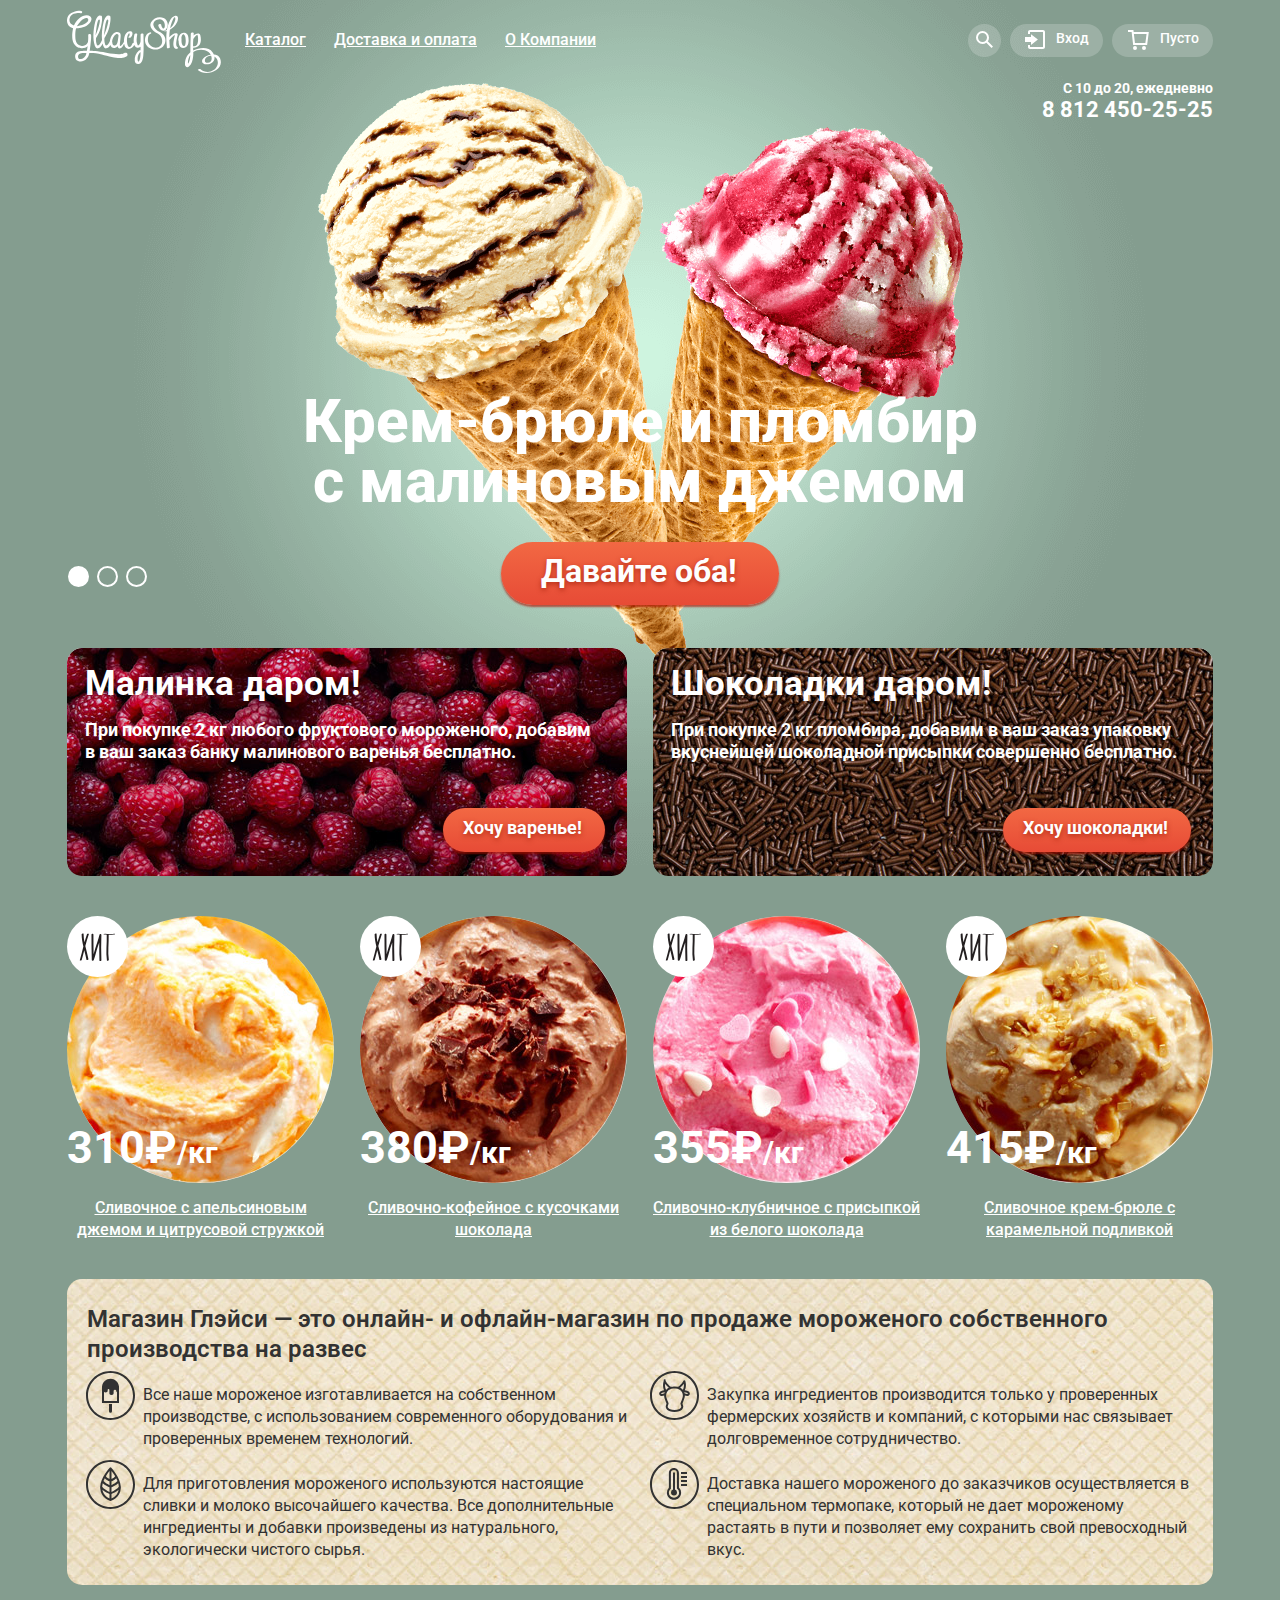
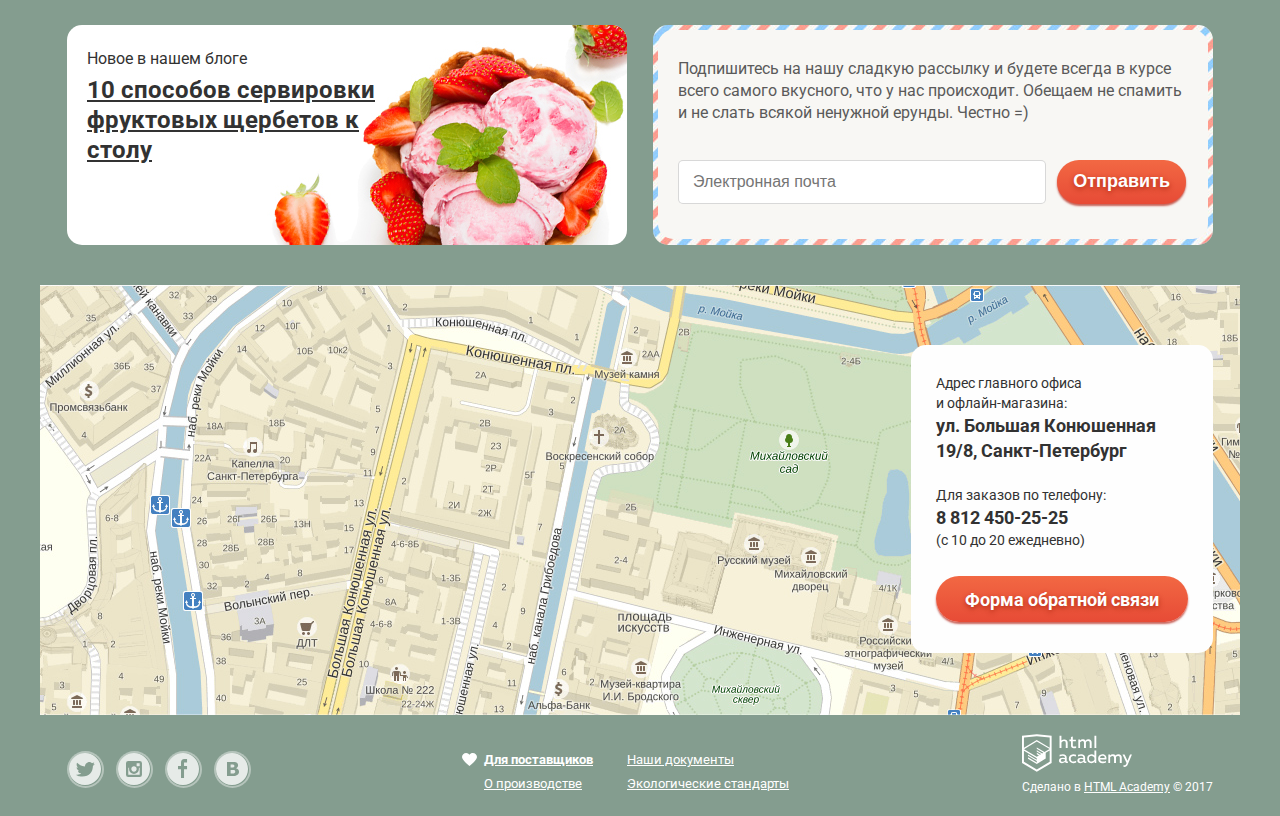
==== index.html @ 1552dcd4 "Подготовка модального окна" ====
<!DOCTYPE html>
<html lang="ru">
  <head>
    <meta charset="utf-8">
    <title>Gllacy Shop</title>
    <link href="css/normalize.css" rel="stylesheet">
    <link href="https://fonts.googleapis.com/css?family=Roboto:400,500,700,900" rel="stylesheet">
    <link href="css/style.css" rel="stylesheet">
  </head>
  <body>
    <input class="visually-hidden" type="radio" id="product-1" name="toggle" checked>
    <input class="visually-hidden" type="radio" id="product-2" name="toggle">
    <input class="visually-hidden" type="radio" id="product-3" name="toggle">
    <div class="site-wrapper">
    <div class="container">
      <header class="header">
      <nav class="navigation">
        <a class="header-logo">
          <img src="img/logo.svg" width="154" height="64" alt="Мороженое «Глейси»">
        </a>
        <ul class="site-navigation page-list">
          <li>
            <a class="page-navigation" href="catalog.html">Каталог</a>
            <ul class="sub-menu page-list">
              <li class="line"><a class="sub-menu-link" href="#">Новинки</a></li>
              <li><a class="sub-menu-link" href="inner.html">Сливочное</a></li>
              <li><a class="sub-menu-link" href="#">Щербеты</a></li>
              <li><a class="sub-menu-link" href="#">Фруктовый лед</a></li>
              <li><a class="sub-menu-link" href="#">Мелорин</a></li>
            </ul>
          </li>
          <li><a class="page-navigation" href="delivery.html">Доставка и оплата</a></li>
          <li><a class="page-navigation" href="about.html">О Компании</a></li>
        </ul>
        <ul class="user-navigation page-list">
          <li class="login-link search-item">
            <a class="search-btn page-navigation" href="search.html"><span class="visually-hidden">Поиск</span></a>
            <div class="search-form"> 
              <form class="search" action="https://echo.htmlacademy.ru" method="post">
                <label class="visually-hidden" for="user-search"><span>Что ищем?</span></label>
                <input type="search" name="search" id="user-search" placeholder="Что ищем?">
              </form>
            </div>
          </li>
          <li class="login-link">
            <a class="login-btn page-navigation" href="login.html">Вход</a>
            <div class="login-form">
              <form class="login" action="https://echo.htmlacademy.ru" method="post">
                <label class="visually-hidden" for="user-login-email"><span>Электронная почта</span></label>
                <input type="email" name="login-email" id="user-login-email" placeholder="Электронная почта">
                <label class="visually-hidden" for="user-login-password"><span>Пароль</span></label>
                <input type="password" name="login-password" id="user-login-password" placeholder="Пароль">
                <div class="login-wrapper">
                  <button class="btn" type="submit" value="Войти">Войти</button>
                  <div class="login-links">
                    <a href="">Забыли пароль?</a>
                    <a href="">Новая регистрация</a>
                  </div>
                </div>
              </form>
            </div>
          </li>
          <li class="login-link"><a class="page-navigation cart-btn" href="cart.html"><span class="visually-hidden">Корзина:</span>Пусто</a></li>
        </ul>
      </nav>
      <div class="phone"> 
        <p>С 10 до 20, ежедневно<br><span class="number">8 812 450-25-25</span></p>
      </div>
      </header> 
      
      <main>
        <h1 class="visually-hidden">Магазин мороженого «Глейси»</h1>
        
        <div class="slider">
          <div class="slider-controls">
            <label for="product-1">Первый</label>
            <label for="product-2">Второй</label>
            <label for="product-3">Третий</label>
          </div>
          <ul class="slider-list">
            <li class="slider-item slide" id="slide1">
              <h3 class="slide-title">
                Крем-брюле и пломбир с малиновым джемом
              </h3>
              <a class="btn btn-slider" href="#">Давайте оба!</a>
            </li>
            <li class="slider-item slide" id="slide2">
              <h3 class="slide-title">
                Шоколадный пломбир и лимонный сорбет
              </h3>
              <a class="btn btn-slider" href="#">Давайте оба!</a>
            </li>
            <li class="slider-item slide" id="slide3">
              <h3 class="slide-title">
                Пломбир с помадкой и клубничный щербет
              </h3>
              <a class="btn btn-slider" href="#">Давайте оба!</a>
            </li>
          </ul> 
        </div>
        
        <div class="promotion wrapper">
          <section class="promo-item promo-raspberry column">
            <h2>Малинка даром!</h2>
            <p>При покупке 2 кг любого фруктового мороженого, добавим в ваш заказ банку малинового варенья бесплатно.</p>
            <a href="#" class="btn">Хочу варенье!</a>
          </section>
          <section class="promo-item promo-chocolate column">
            <h2>Шоколадки даром!</h2>
            <p>При покупке 2 кг пломбира, добавим в ваш заказ упаковку вкуснейшей шоколадной присыпки совершенно бесплатно.</p>
            <a href="#" class="btn">Хочу шоколадки!</a>
          </section>
        </div>
        
        <section class="items">
          <h2 class="visually-hidden">Список популярных вкусов</h2>
          <ul class="catalog-list page-list">
            <li class="catalog-item">
              <a href="catalog-item.html">    
                <img src="img/product-1.jpg" width="267" height="267" alt="Сливочное с апельсиновым джемом и цитрусовой стружкой"></a>
              <b class="price">310₽<span class="mass">/кг</span></b>
              <h3>
                <a class="catalog-link" href="#">Сливочное с апельсиновым джемом и цитрусовой стружкой</a>
              </h3>  
              <div class="catalog-btn-wrapper">
                <a class="btn catalog-btn" href="#">Быстрый просмотр</a>
              </div>
            </li>
            <li class="catalog-item">
              <a href="catalog-item.html">    
                <img src="img/product-2.jpg" width="267" height="267" alt="Сливочно-кофейное с кусочками шоколада"></a>
              <b class="price">380₽<span class="mass">/кг</span></b>
              <h3>
                <a class="catalog-link" href="#">Сливочно-кофейное с кусочками шоколада</a>        
              </h3>
              <div class="catalog-btn-wrapper">
                <a class="btn catalog-btn" href="#">Быстрый просмотр</a>
              </div>
            </li>
            <li class="catalog-item">
              <a href="catalog-item.html">    
                <img src="img/product-3.jpg" width="267" height="267" alt="Сливочно-клубничное с присыпкой из белого шоколада"></a>
              <b class="price">355₽<span class="mass">/кг</span></b>
              <h3>
                <a class="catalog-link" href="#">Сливочно-клубничное с присыпкой из белого шоколада</a>           
              </h3>
              <div class="catalog-btn-wrapper">
                <a class="btn catalog-btn" href="#">Быстрый просмотр</a>
              </div>
            </li>
            <li class="catalog-item">
              <a href="catalog-item.html">    
                <img src="img/product-4.jpg" width="267" height="267" alt="Сливочное крем-брюле с карамельной подливкой"></a>
              <b class="price">415₽<span class="mass">/кг</span></b>
              <h3>
                <a class="catalog-link" href="#">Сливочное крем-брюле с карамельной подливкой</a>
              </h3>
              <div class="catalog-btn-wrapper">
                <a class="btn catalog-btn" href="#">Быстрый просмотр</a>
              </div>
            </li> 
          </ul> 
        </section>

        <article class="about">
          <h2 class="title">Магазин Глэйси — это онлайн- и офлайн-магазин по продаже мороженого собственного производства на развес</h2>
          <ul class="about-features page-list">
            <li class="about-feature first-feature">Все наше мороженое изготавливается на собственном производстве, с использованием современного оборудования и проверенных временем технологий.</li>
            <li class="about-feature second-feature">Закупка ингредиентов производится только у проверенных фермерских хозяйств и компаний, с которыми нас связывает долговременное сотрудничество.</li>
            <li class="about-feature third-feature">Для приготовления мороженого используются настоящие сливки и молоко высочайшего качества. Все дополнительные ингредиенты и добавки произведены из натурального, экологически чистого сырья.</li>
            <li class="about-feature fourth-feature">Доставка нашего мороженого до заказчиков осуществляется в специальном термопаке, который не дает мороженому растаять в пути и позволяет ему сохранить свой превосходный вкус.</li>
          </ul>
        </article>
          
        <div class="wrapper">
          <article class="blog column">
            <p>Новое в нашем блоге</p>
            <h2 class="blog-title"><a href="#">10 способов сервировки фруктовых щербетов к столу</a></h2>
          </article>

          <div class="subscribe column">
            <div class="bg-wrapper">
              <p class="subscribe-text">Подпишитесь на нашу сладкую рассылку и будете всегда в курсе всего самого вкусного, что у нас происходит. Обещаем не спамить и не слать всякой ненужной ерунды. Честно =)</p>
              <form class="subscribe-form" action="https://echo.htmlacademy.ru" method="post">
                <label class="visually-hidden" for="email">Электронная почта</label>
                <input type="email" name="subscribe-email" id="email" placeholder="Электронная почта" required="">
                <button class="btn" type="submit">Отправить</button>
              </form>
            </div>
          </div>
        </div>   
    </main>
    </div>
      
      <div class="map">
        <div class="container">
         <div class="inner">
      
          <div class="address-contacts">
            <p>Адрес главного офиса<br>
                и офлайн-магазина:<br>
                <span>ул. Большая Конюшенная<br> 19/8, Санкт-Петербург</span>
            </p>
            <p>Для заказов по телефону:<br>
              <span>8 812 450-25-25</span><br>
                (с 10 до 20 ежедневно)
            </p>
            <a class="btn-modal btn">Форма обратной связи</a>
          </div>
            
          </div>
      
        </div>
          <img class="map-pic" src="img/map.jpg" width="1200" alt="Карта с указанием адреса">  
      </div>
      
      
      <footer class="footer">
          
        <ul class="social page-list">
          <li><a class="social-button page-link social-twitter" href="#"><span class="visually-hidden">Твиттер</span></a></li>
          <li><a class="social-button page-link social-instagram" href="#"><span class="visually-hidden">Инстаграм</span></a></li>
          <li><a class="social-button page-link social-facebook" href="#"><span class="visually-hidden">Фейсбук</span></a></li>
          <li><a class="social-button page-link social-vk" href="#"><span class="visually-hidden">Вконтакте</span></a></li>
        </ul>
                  
        <nav class="footer-navigation">
          <ul class="footer-list page-list">
            <li class="heart"><a class="page-link" href="info.html">Для поставщиков</a></li>
            <li><a class="page-link" href="news.html">Наши документы</a></li>
            <li><a class="page-link" href="price.html">О производстве</a></li>
            <li><a class="page-link" href="catalog.html">Экологические стандарты</a></li>
          </ul>        
        </nav>
        
        <div class="footer-copyright">
          <a href="https://htmlacademy.ru">
            <img src="img/logo-htmlacademy.svg" width="110" height="40" alt="HTML Academy">
          </a>
          <p>Сделано в <a class="nav-link" href="https://htmlacademy.ru">HTML Academy</a> © 2017</p>
        </div>
      </footer>
      
      <div class="modal-mask">
        <section class="modal modal-feedback">
          <h3>Мы обязательно вам ответим!</h3>
          <button class="modal-close" type="button" title="Закрыть">Закрыть</button>
          <form class="modal-form" action="https://echo.htmlacademy.ru" method="post">          
            <label class="visually-hidden" for="user-feedback-name"><span>Как вас зовут?</span></label>  
            <input type="text" name="feedback-name" id="user-feedback-name" placeholder="Как вас зовут?">

            <label class="visually-hidden" for="user-feedback-email"><span>Ваша почта для ответа?</span></label> 
            <input type="email" name="feedback-email" id="user-feedback-email" placeholder="Ваша почта для ответа?">

            <label class="visually-hidden" for="user-feedback-text"><span>Напишите что-нибудь...</span></label> 
            <textarea name="feedback-text" id="user-feedback-text" rows="6" placeholder="Напишите что-нибудь..."></textarea>

            <button class="btn">Отправить</button>
          </form>
        </section>
      </div>
      </div>
    
    <script src="js/script.js"></script>
  </body>
</html>
---- css/style.css ----
body {
  margin: 0;
  padding: 0;
  min-width: 1200px;
  font-family: "Roboto", Tahoma, sans-serif;
  font-size: 16px;
  line-height: 22px;
  font-weight: 400;
  color: #323232;
  background-color: #849d8f;
}

.visually-hidden:not(:focus):not(:active), input[type='checkbox'].visually-hidden, input[type='radio'].visually-hidden {
    position: absolute;
    overflow: hidden;
    clip: rect(0 0 0 0);
    width: 1px;
    height: 1px;
    margin: -1px;
    padding: 0;
    white-space: nowrap;
    border: 0;
    clip-path: inset(100%);
}

.catalog-page-wrapper {
  background-image: linear-gradient(to bottom,#9cb0a5 1%,#849d8f 40%);
}

.site-wrapper {
  min-width: 1146px;
  background-color: #849d8f;
  background-image: url("../img/slider-1.png");
  background-repeat: no-repeat;
  background-position: top center;
  
  transition: background-image 0.5s ease, background-color 0.5s ease;
}

.site-wrapper a:focus {
  outline: 3px solid lightblue;
}

.container a:focus {
  outline: 3px solid lightblue; 
}

.site-wrapper::before,
.site-wrapper::after {
  content: "";

  visibility: hidden;
}

.site-wrapper::before {
  background-image: url("../img/slider-2.png");
}

.site-wrapper::after {
  background-image: url("../img/slider-3.png");
}

.container {
  margin: 0 auto;
  width: 1146px;
  padding-left: 15px;
  padding-right: 15px;
  padding-top: 10px;
}

.page-list {

  margin: 0;
  padding: 0;

  list-style: none;
}

.btn {
  padding: 12px 23px;
  
  font-size: 18px;
  line-height: 24px;
  font-weight: 700;
  
  text-shadow: 0 2px 5px rgba(160, 32, 11, 0.76);
  color: #fefefe;
  text-decoration: none;
  vertical-align: top;
  text-align: center;
  background-image: linear-gradient(to top,#e74b36 0%,#f26843 100%);
  border: none;
  outline: none;
  border-radius: 25px;
  box-shadow: 0 2px 2px rgba(172, 16, 0, 0.64);
}

.btn:hover {
  background-image: linear-gradient(to top, #ec6f5e 0%, #f58669 100%);
  box-shadow: 0 2px 2px rgba(172, 16, 0, 1);
}

.btn:active {
  background-image: linear-gradient(to top, #e1613e 0%, #d84732 100%);
  box-shadow: inset 0 2px 2px rgba(172, 16, 0, 1);
}

.btn:focus {
  outline: 3px solid lightblue;
}

.header {
  position: relative;
  z-index: 10;
}

.navigation {
  display: flex;
  justify-content: space-between;
  
  font-size: 16px;
  line-height: 18px;
  font-weight: 500;
  color: #ffffff;
}

.site-navigation {
  margin: 0;
  padding: 0;
  margin-right: auto;
  margin-left: 10px;
  margin-top: 14px;
  min-width: 406px;
  display: flex;
  flex-wrap: wrap;
  align-items: flex-start;
}

.user-navigation {
  display: flex;
  align-items: center;
  
  font-weight: 500;
}

.page-navigation {
  display: block;
  padding: 7px 14px 7px 14px;
  color: #ffffff;
}

.page-navigation:hover,
.page-navigation:focus   {
  min-height: 33px;
  box-sizing: border-box;
  color: #323232;
  border-radius: 50px;
  background-color: #f7f6f3;
}

.sub-menu {
  margin: 0;
  margin-top: 5px;
  padding: 6px 0;
  position: absolute;
  top: 45px;
  left: 157px;
  display: none;
  min-width: 143px;  
  border-radius: 5px;
  background-color: #f8f7f4;
  box-shadow: 0 20px 20px 0 rgba(0, 0, 0, 0.4);
}
.site-navigation>li:hover .sub-menu,
.site-navigation>li:focus-within .sub-menu {
  display: block;
  z-index: 10;
}

.sub-menu-link {
  margin-bottom: 3px;
  padding-top: 4px;
  padding-bottom: 8px;
  padding-left: 20px;
  
  font-size: 14px;
  font-weight: 400;
  line-height: 16px;
  display: block;
  color: #323232;
  text-decoration: none;
}

.sub-menu-link:hover,
.sub-menu-link:focus {
  background-color: #fbded7;
}

.sub-menu-link:active {
  background-color: #f6b5a5;
}

.line a {
  font-weight: 700;
}

.line {
  margin-bottom: 10px;
}

.line::after {  
  position: absolute;
  right: 10px;
  left: 5px;
  height: 1px;
  content: "";
  background-color: rgba(53, 53, 53, 0.2);
}

.login-link {
  box-sizing: border-box;
  padding: 0;
  margin: 0;
  min-height: 33px;
  min-width: 33px;
  margin-left: 9px;
  margin-bottom: 8px;
  position: relative; 
  background-color: rgba(255, 255, 255, 0.2);
  border-radius: 50px;
}

.login-link:hover .login-form,
.login-link:hover .search-form,
.login-link:hover .cart,
.login-link:focus-within .login-form,
.login-link:focus-within .search-form,
.login-link:focus-within .cart {
  display: block;
}

.login-link a {
  text-decoration: none;
  font-size: 14px;
  line-height: 14px;
  font-weight: 500;
}

.search-btn::before {
  position: absolute;
  top: 7px;
  left: 8px;
  width: 17px;
  height: 17px;
  content: "";
  background-image: url(../img/loupe.svg);
  background-repeat: no-repeat;
  background-size: 17px 17px;
}

.search-btn:hover::before,
.search-btn:focus::before {
  background-image: url(../img/loupe-black.svg);
  background-repeat: no-repeat;
  background-size: 17px 17px;
}

.search-form {  
  margin: 0;
  padding: 20px 15px;
  position: absolute;
  top: 36px;
  right: 1px;
  display: none;
  border-radius: 5px;
  background-color: #f8f7f4;
  box-shadow: 0 20px 20px 0 rgba(0, 0, 0, 0.4);
}

.search input {
  margin: 0;
  padding: 0;
  padding-left: 14px;
  box-sizing: border-box;
  min-width: 311px;
  min-height: 44px;
  border: 1px solid #d3d3d2;
  border-radius: 5px;
}

.login-form {
  position: absolute;
  top: 37px;
  right:  1px;
  display: none;
  padding-top: 20px;
  padding-right: 17px;
  padding-bottom: 22px;
  padding-left: 19px;
  border-radius: 5px;
  background-color: #f8f7f4;
  box-shadow: 0 20px 20px 0 rgba(0, 0, 0, 0.4);
}

.login input {
  padding: 0;
  padding-left: 14px;
  margin: 0;
  margin-bottom: 21px;
  box-sizing: border-box;
  height: 44px;
  width: 241px; 
  border: 1px solid #d3d3d2;
  border-radius: 5px;
}

.login .btn {
  min-width: 100px;
  min-height: 44px;
  border-radius: 20px;
}

.login-wrapper {
  display: flex;
  align-items: flex-start;
  justify-content: space-between;
}

.login-links {
  margin-left: 20px;
}

.login-links a {
  margin: 0;
  padding: 0;
  font-size: 13px;
  line-height: 21px;
  font-weight: 400;
  color: #323232;
}

.login-btn {
  padding-left: 46px; 
}

.login-btn::before {
  position: absolute;
  top: 6px;
  left: 15px;
  width: 21px;
  height: 19px;
  content: "";
  background-image: url(../img/enter.svg);
  background-repeat: no-repeat;
  background-size: 21px 19px;  
}

.login-btn:hover::before,
.login-btn:focus::before {
  background-image: url(../img/enter-black.svg);
  background-repeat: no-repeat;
  background-size: 21px 19px;  
}

.cart-btn {
  padding-left: 48px;
}

.cart-btn::before {
  position: absolute;
  left: 16px;
  top: 6px;
  width: 21px;
  height: 20px;
  content: "";
  background-image: url(../img/basket.svg);
  background-repeat: no-repeat;
  background-size: 21px 20px;
}

.cart-btn:hover::before,
.cart-btn:focus::before {
  background-image: url(../img/basket-black.svg);
  background-repeat: no-repeat;
  background-size: 21px 20px;
  
}

.phone {
  text-align: right;
  font-size: 14px;
  line-height: 20px;
  font-weight: 700;
  color: #ffffff;
}

.phone p {
  margin: 0;
  padding: 0;
}

.number {
  font-size: 22px;
  line-height: 24px;
}

.title{
  font-size: 24px;
  line-height: 30px;	
}

.slider {
  position: relative;
  padding-top: 270px;
  margin-bottom: 55px;
  
  text-align: center;
  color: #ffffff;
}

.slider-list {
  margin: 0;
  padding: 0;
  
  list-style: none;
}

.slide {
  display: none;
}

.slide-title {
  max-width: 700px;
  margin: 0 auto;
  margin-bottom: 37px;
  
  font-size: 60px;
  line-height: 60px;
  font-weight: 800;
}


.btn-slider {
  padding-top: 10px;
  padding-right: 42px;
  padding-bottom: 15px;
  padding-left: 40px;
  margin-top: 40px;
  font-size: 32px;
  line-height: 44px;
  border-radius: 33px;
}

.slider-controls {
  position: absolute;
  bottom: 5px;
  left: 1px;
  z-index: 20;
  
  font-size: 0;
}

.slider-controls label {
  display: inline-block;
  width: 17px;
  height: 17px;
  margin-right: 8px;

  vertical-align: top;

  background-color: transparent;
  border: 2px solid #ffffff;
  border-radius: 50%;
  cursor: pointer;
}

#product-1:checked ~ .site-wrapper {
  background-color: #849d8f;
  background-image: url("../img/slider-1.png");
}

#product-2:checked ~ .site-wrapper {
  background-color: #8996a6;
  background-image: url("../img/slider-2.png");
}

#product-3:checked ~ .site-wrapper {
  background-color: #9d8b84;
  background-image: url("../img/slider-3.png");
}

#product-1:checked ~ .site-wrapper #slide1,
#product-2:checked ~ .site-wrapper #slide2,
#product-3:checked ~ .site-wrapper #slide3 {
  display: block;
}

#product-1:checked ~ .site-wrapper label[for="product-1"],
#product-2:checked ~ .site-wrapper label[for="product-2"],
#product-3:checked ~ .site-wrapper label[for="product-3"] {
  background-color: #ffffff;
}

.slider label[for="product-1"]:hover,
.slider label[for="product-2"]:hover,
.slider label[for="product-3"]:hover {
  background-color: rgba(225, 225, 225, 0.4)
}

.hidden {
  display: none;
}

.wrapper {
  margin-bottom: 40px;
  display: flex;
  justify-content: space-between;
}

.column {
  flex-basis: 560px;
  border-radius: 15px;
}


.promo-item {
  display: flex;
  flex-direction: column;
  align-items: flex-start;
  font-size: 18px;
  line-height: 22px;
  font-weight: 700;
  color: #ffffff;
  min-height: 228px;
}

.promo-item h2 {
  margin: 0;
  padding: 15px 25px 0 18px;
  
  font-size: 35px;
  line-height: 41px;
}

.promo-item p {
  margin: 0;
  padding: 15px 25px 0 18px;
}

.promo-item .btn {
  margin-right: 22px;
  margin-top: 45px;
  padding-top: 8px;
  padding-bottom: 12px;
  padding-left: 20px;
  align-self: flex-end;
}

.promo-raspberry {
  background: #772033;
  background-image: url(../img/raspberry-background.jpg)
}
.promo-chocolate {
  background: #3f261b;
  background-image: url(../img/chocolate-background.jpg)
}

.items {
  margin-bottom: 38px;
}

.catalog-list {
  margin: 0;
  padding: 0;
  display: flex;
  flex-wrap: wrap;
  justify-content: space-between;
}

.catalog-item,
.product {
  margin: 0;
  padding: 0;
  position: relative;
  width: 267px;
  text-align: center; 
}

.product {
  margin-bottom: 36px;
}

.catalog-item img,
.product img {
  border-radius: 50%;
}

.catalog-item h3,
.product h3 {
  margin: 0;
  padding: 0;
}

.catalog-item::before {
  position: absolute;
  height: 61px;
  width: 61px;
  content: '';
  background-image: url(../img/hit.svg);
}

.catalog-item .price,
.product .price {
  margin: 0;
  padding: 0;
  position: absolute;
  bottom: 66px;
  left: 0;
}

.catalog-item:hover > .catalog-btn-wrapper,
.catalog-item:focus-within > .catalog-btn-wrapper,
.product:hover > .catalog-btn-wrapper,
.product:focus-within > .catalog-btn-wrapper {
  display: flex;
}

.catalog-btn-wrapper {
  position: absolute; 
  top: -5px;
  right: -15px;
  display: none;
  align-items: flex-end;
  justify-content: center;
  min-width: 295px;
  min-height: 405px;
  border-radius: 5px;
  background-color: rgba(248, 247, 244, 0.2);
  box-shadow: 0 20px 20px 0 rgba(0, 0, 0, 0.4);
  z-index: 5;
}

.catalog-btn {
  margin-bottom: 20px;
}

.catalog-btn:focus {
  outline: 3px solid lightblue;
}


.about {
  padding: 0;
  margin: 0;
  padding-left: 8px;
  padding-right: 11px;
  padding-top: 5px;
  margin-bottom: 40px;
  min-height: 301px;
  
  background-color: #e7d8b8;
  background-image: url(../img/about-background.jpg);
  background-position: 12px 0;
  background-repeat: repeat;
  border-radius: 15px;
}

.about .title{
  margin-left: 12px;
  font-weight: 600;	
}

.about-features {
  padding: 0;
  margin: 0;
  display: flex;
  flex-wrap: wrap;
  justify-content: space-around;
  align-content: space-between;
}

.about-feature {
  padding-left: 57px;
  position: relative;
  padding-bottom: 23px;
  max-width: 484px;
}

.about-feature::before {
  position: absolute;
  top: -13px;
  left: 0;
  width: 49px;
  height: 49px;
  content: '';
  background-repeat: no-repeat;
  background-position: center;
}

 .first-feature::before {
  background-image: url(../img/ice-cream.svg);  
}

 .second-feature::before {
  background-image: url(../img/cow.svg);  
}

 .third-feature::before {
  background-image: url(../img/eco.svg);  
}

 .fourth-feature::before {
  background-image: url(../img/thermometer.svg);  
}

.blog {
  box-sizing: border-box;
  padding-top: 23px;
  padding-right: 250px;
  padding-left: 20px;
  min-height: 220px;
  background-color: #ffffff;
  background-image: url(../img/blog-background.jpg);
  background-repeat: no-repeat;
  background-position: 0 0;
  background-size: 100%;
}

.blog p {
  margin: 0;
  padding: 0;
}

.blog-title {
  margin: 0;
  margin-top: 5px;
  padding: 0;
}

.blog-title a {
  margin: 0;
  padding: 0;
  font-weight: 700;
  line-height: 30px;
  color: #323232;
}

.subscribe {
  box-sizing: border-box;
  padding: 5px;
  min-height: 220px;
  color: #5a5a5a;  
  background-color: #f8f7f4;
  background-image: url(../img/border-post.jpg);
 }

.bg-wrapper {
  padding-top: 28px;
  padding-right: 22px;
  padding-bottom: 35px;
  padding-left: 20px;
  border-radius: 15px;
  background-color: #f8f7f4;
}

.subscribe-text {
  margin: 0;
  margin-bottom: 36px;
  padding: 0;
}

.subscribe-form {
  display: flex;
  justify-content: space-between;
}

.subscribe-form input {
  box-sizing: border-box;
  padding-left: 14px;
  width: 368px;
  border: 1px solid rgba(178, 178, 178, 0.5);
  border-radius: 5px;
}

.site-wrapper input:hover {
  border: 2px solid rgba(154,154,154,0.5);
  padding-left: 13px;
}

.site-wrapper input:focus {
    border: 2px solid rgba(46,136,228, 0.5);
    padding-left: 13px;
}

.subscribe-form .btn {
  padding-top: 9px;
  padding-right: 16px;
  padding-bottom: 11px;
  padding-left: 16px;
  border-radius: 24px;
}

.inner {
  display: flex;
  align-items: center;
  justify-content: flex-end;
}

.address-contacts {
  box-sizing: border-box;
  margin: 0;
  margin-top: 50px;
  padding-top: 28px;
  padding-right: 25px;
  padding-bottom: 31px;
  padding-left: 25px;
  min-width: 302px;
  min-height: 305px;
  z-index: 2;
  
  font-size: 14px;
  line-height: 20px;
  font-weight: 400;
    
  background-color: #fefefe;
  border-radius: 15px;
}

.address-contacts p {
  margin: 0;
  padding: 0;
  padding-bottom: 22px;
}

.address-contacts span {
  font-size: 18px;
  line-height: 25px;
  font-weight: 700;
}

.address-contacts .btn {
  display: block;
  margin-top: 4px;
  padding-bottom: 10px;
}

.map {
  position: relative;
  margin: 0 auto;
  width: 1200px;
}

.map-pic {
  position: absolute;
  top: 0px;
}


.page-link {
  font-size: 13px;
  line-height: 18px;
  color: #ffffff;
}

.page-link:hover,
.page-link:focus,
.page-link:active,
.nav-link:hover,
.nav-link:focus,
.nav-link:active {
  color: #ffbc9e;
}

.footer {
  margin-top: 80px;
  margin-left: auto;
  margin-right: auto;
  padding-bottom: 20px;
  display: flex;
  justify-content: space-between;
  width: 1146px;
}

.social {
  margin-top: 16px;
  display: flex;
  align-items: center;
  width: 267px;
}

.social li {
	margin-right: 12px;
}

.social-button {
  display: inline-block;
  width: 33px;
  height: 33px;
  border: 2px solid rgba(255, 255, 255, 0.5);
  border-radius: 50%;
  background-repeat: no-repeat;
  background-position: 0 0;
  opacity: 0.8;
}

.social-button:hover,
social-button:focus {
  opacity: 1;
  border: 2px solid rgba(255, 255, 255, 0.7);
}

.social-twitter {
  background-image: url(../img/twitter.svg);
}

.social-instagram {
  background-image: url(../img/instagram.svg);
}

.social-facebook {
  background-image: url(../img/fb.svg);
}

.social-vk {
  background-image: url(../img/vk.svg);
}

.footer-list {
  margin: 0;
  margin-left: 25px;
  padding: 0;
  padding-top: 15px;
  display: flex;
  flex-wrap: wrap;
  justify-content: center;
  align-items: flex-end;
  width: 560px;
}

.footer-list li {
  margin: 0;
  margin-bottom: 2px;
  padding: 0;
  padding-left: 23px;
  position: relative;
  
}

.footer-list li:nth-child(odd) {
  min-width: 120px; 
}

.footer-list li:nth-child(even) {
  min-width: 293px; 
}

.heart a {
  font-weight: 700;
}

.heart::before {
  position: absolute;
  top: 5px;
  left: 1px;
  width: 15px;
  height: 13px;
  content: "";
  background-image: url(../img/heart.svg);
  background-repeat: no-repeat;
}

.footer-copyright,
.footer-copyright a{
  font-size: 12px;
  line-height: 18px;
  color: #ffffff;
}

.footer-copyright p,
.footer-copyright a {
  margin: 0;
  padding: 0;
}

.active {  
  color: #ffffff;
  font-weight: 700;
  background-color: #d07058;
  border-radius: 50px;
}

.cart {
  margin: 0;
  padding: 20px 15px;
  position: absolute;
  right: 0;
  top: 40px;
  display: none;
  width: 515px;
  border-radius: 5px;
  list-style: none;
  font-size: 13px;
  line-height: 16px;
  color: #323232;
  background-color: #f8f7f4;	
  box-shadow: 0 20px 20px 0 rgba(0,0,0,0.4);
}

.cart-full {
  background-color: #f7f6f3;
  border-radius: 50px;
  color: #323232;
}

.cart-full::before {
  background-image: url(../img/basket-red.svg);
}

.cart-full:hover::before {
  background-image: url(../img/basket-red.svg);
}

.close-btn {
  width: 11px;
  height: 11px;
  font-size: 0;
  background-color: transparent;
  border: 0;
  cursor: pointer;
  background-image: url(../img/cross-small.svg); 
  background-repeat: no-repeat;
  background-size: 11px 11px;
}

.cart-item {
  margin-bottom: 15px;
}

.cart-item img {
  margin-left: 13px;
  margin-right: 13px;
  border-radius: 50%;
}

.cart-item span {
  color: #999999;
}

.cart-item td:nth-child(4) {
  width: 121px;
}

.cart-item td:nth-child(5) {
  width: 71px;
}

.cart-link {
  margin-right: 30px;
  font-size: 13px;
  line-height: 16px;
  color: #323232;
  font-weight: 400;
}

.cart-wrapper {
  display: flex;
  flex-direction: column;
  align-items: flex-end;  
  border-top: 1px solid #cacac7;
}

.cart-wrapper .cart-price-btn {
  margin: 0;
  padding: 0;
  padding-top: 10px;
  padding-bottom: 10px;
  padding-right: 15px;
  padding-left: 10px;
}

.cart-price {
  padding-top: 12px;
  padding-bottom: 12px;
  font-size: 15px;
  line-height: 18px;
  font-weight: 700;
}

.info {
  display: flex;
  justify-content: space-between;
}

.breadcrumbs {
  padding: 0;
  margin-top: 20px;
  display: flex;
}

.breadcrumbs li {
  padding-right: 7px;
}

.breadcrumbs,
.breadcrumbs a {
  font-size: 14px;
  line-height: 16px;
  font-weight: 400;
  color: #ffffff;
}

.filters {
  margin-bottom: 25px;
}

.filters-form {
  display: flex;
  flex-direction: column;  
}

.filters-wrapper {
  margin-bottom: 15px;
  display: flex;
  justify-content: flex-start;
}

.filters fieldset {
  margin: 0;
  margin-right: 15px;
  padding: 0;
  border: 0;
}

.filters legend {
 margin-left: 15px;
 margin-bottom: 7px;
 font-size: 14px;
 line-height: 16px;
 color: #ffffff;
}

.filters-bg {
  padding-top: 7px;
  padding-right: 0;
  padding-bottom: 7px;
  padding-left: 12px;
  background-color: rgba(255,255,255,0.3);
  border: 0;
  border-radius: 25px; 
  color: #ffffff;
}

.selection {
  position: relative;
}

.select::after {
  content: "";
  position: absolute;
  top: 37px;
  left: 166px;
  width: 11px;
  height: 10px;
  background-image: url(../img/icon-down-dir.svg);
  background-repeat: no-repeat;
  background-position: 0 0;
  background-size: 11px 10px;
  z-index: 2;
}

.select:hover::after,
.select:focus::after {
  background-image: url(../img/icon-down-dir-black.svg);
  background-repeat: no-repeat;
  background-position: 0 0;
  background-size: 11px 10px;
}

.filters-sorting {
  padding-right: 35px;
  padding-top: 9px;
  padding-left: 16px;
  padding-bottom: 10px;
  appearance: none;
  -webkit-appearance: none;
  -moz-appearance: none;
  z-index: 6;
}

.filters-sorting:hover,
.filters-sorting:focus {
  color: #323232;
}

.fat-list,
.additive-list {
  display: flex;
  justify-content: space-between;
}

.additive-list .filter-option {
  padding-left: 35px;
  padding-right: 19px;
}

.fat-list .filter-option {
  padding-left: 40px;
  padding-right: 10px;
}

.filter-option label {
  position: relative;

  display: block;

  cursor: pointer;
  user-select: none;
  color: #ffffff;
}

.filter-input-checkbox + label::before {
  content: "";
  position: absolute;
  left: -33px;
  top: 0;
  width: 20px;
  height: 20px;
  background-image: url("../img/checkbox-off.svg");
  background-repeat: no-repeat;
  background-position: 0 0;
  background-size: 20px 20px;
  opacity: 0.8;
}

.filter-input-checkbox:checked + label::before,
 .filter-input-radio:checked + label::before {
  display: none;
}

.filter-input-checkbox:checked + label::after {
  content: "";
  position: absolute;
  top: 0;
  left: -33px;
  width: 24px;
  height: 20px;
  
  background-image: url("../img/checkbox-on.svg");
  background-repeat: no-repeat;
  background-position: 0 0;
  background-size: 24px 20px;
  opacity: 0.8;
}

.filter-input-checkbox:focus + label::before, 
.filter-input-checkbox:hover + label::before,
.filter-input-checkbox:focus:checked + label::after,
.filter-input-checkbox:hover:checked + label::after {
  opacity: 1;
}

.filter-input-radio + label::before {
  content: "";

  position: absolute;
  left: -33px;
  top: -1px;
  width: 22px;
  height: 22px;
  
  background-image: url("../img/radio-off.svg");
  background-repeat: no-repeat;
  background-position: 0 0;
  background-size: 22px 22px;
  opacity: 0.8;
}

.filter-input-radio:checked + label::after {
  content: "";

  position: absolute;
  left: -33px;
  top: -1px;
  width: 24px;
  height: 24px;

  background-image: url("../img/radio-on.svg");
  background-repeat: no-repeat;
  background-position: 0 0;
  background-size: 22px 22px;
  opacity: 0.8;
}

.filter-input-radio:focus + label::before, 
.filter-input-radio:hover + label::before,
.filter-input-radio:focus:checked + label::after,
.filter-input-radio:hover:checked + label::after {
  opacity: 1;
}

.ranges {
  position: relative;
}

.price-controls {
  font-size: 0;
}

.price-controls label {
  display: inline-block;
  width: 65px;
  font-size: 14px;
}

.range {
   color: rgba(255, 255, 255, 0.7);
}

.price-controls input {
  width: 60px;
  padding: 0;
  font-family: "Roboto", Tahoma, sans-serif;
  font-size: 14px;
  text-align: center;
  color: rgba(255, 255, 255, 0.7);
  border: none;
  background-color: transparent;
}
.price-controls::after {
  content: "";
  position: absolute;
  top: 7px;
  left: 110px;
  width: 7px;
  height: 2px;
  background-color: rgba(255, 255, 255, 0.7);
}

.range-controls {
  position: relative;
  padding-top: 17px;
  padding-left: 21px;
  padding-right: 21px;
  box-sizing: border-box;
  height: 37px;
  width: 219px;  
}

.range-controls .scale { 
  height: 5px;
  width: 177px;
  background: rgba(248, 247, 244, 0.5);
}

.range-controls .bar {
  margin-left: 25px;
  width: 97px;
  height: 5px;
  background: rgba(248, 247, 244, 1);
}

.range-controls .toggle {
  position: absolute;
  top: 31px;
  left: 0;
  width: 20px;
  height: 22px;
  padding: 0;

  background-image: url("../img/filter-button.svg");
  background-repeat: no-repeat;
  background-position: 0 0;
  background-size: 20px 22px;
  cursor: pointer;
}

.range-controls .toggle-min {
  left: 35px;
  top: 10px;
}

.range-controls .toggle-max {
  left: 130px;
  top: 10px;
}

.toggle:hover {
  width: 22px;
  height: 25px;
  background-size: 22px 25px;;
  cursor: pointer;
}

.btn-filters {
  padding: 8px 28px;
  align-self: flex-end;
  border: 2px solid #fff;
  border-radius: 25px;
  color: #ffffff;
  background-color: rgba(255,255,255,.2);
  cursor: pointer;
}

.btn-filters:hover,
.btn-filters:focus {
  color: #323232;
  background-color: #fff;
}

.btn-filters:active {
  padding: 10px 30px;
  color: #323232;
  background-color: #eaeaea;
  border: 0;
  box-shadow: inset 0 2px 1px 0 #696969;
}

.page-title {
  margin-top: 0;
  margin-bottom: 25px;
  font-size: 35px;
  line-height: 37px;
  font-weight: 700;
  color: #ffffff; 
}

.price {
  font-size: 45px;
  line-height: 1;
  font-weight: 700;
  color: #ffffff;
}

.mass {
  font-size: 30px;
  line-height: 45px;
}

.catalog-link {
  display: inline-block;
  margin: 0;
  padding: 0;
  padding-top: 8px;
  font-size: 16px;
  line-height: 22px;
  font-weight: 500;
  color: #ffffff;
}

.pagination-list {
  padding: 0;
  margin: 0;
  margin-top: 49px;
  display: flex;
  justify-content: flex-end;
  align-items: flex-end;
}

.pagination-item {
  margin-left: 5px;
}

.pagination-item a {
  padding: 3px 8px;
  font-size: 16px;
  line-height: 18px;
  border: 0;
  border-radius: 50%;
  color: #ffffff;  
  text-decoration: none;
}

.pagination-item a:focus,
.pagination-item a:hover {
  background-color: rgba(255,255,255,.4);
}

.pagination-item-active a {
  color: #323232;
  background-color: #ffffff;
}

.prev_page svg {
  transform: rotate(180deg);
}



.footer-inner {
  border-top: 1px solid rgba(255,255,255, 0.5);
  margin-top: 30px;
  padding-top: 20px;
}


@keyframes bounce {
  0% {
    transform: translateY(-2000px);
  }

  70% {
    transform: translateY(30px);
  }

  90% {
    transform: translateY(-10px);
  }

  100% {
    transform: translateY(0);
  }
}

@keyframes shake {
  0%,
  100% {
    transform: translateX(0);
  }

  10%,
  30%,
  50%,
  70%,
  90% {
    transform: translateX(-10px);
  }

  20%,
  40%,
  60%,
  80% {
    transform: translateX(10px);
  }
}

.modal-error {
  animation: shake 0.6s;
}

.modal-mask {
  position: fixed;
  top: 0;
  left: 0;
  z-index: 30;
  display: none;
  width: 100%;
  height: 100%;
  background-color: rgba(0,0,0,.4);
}


.modal-show {
  display: block;
  
  animation: bounce 0.6s;
}

.modal {
  position: fixed;
  color: #323232;
  background-color: #f8f7f4;
  top: 340px;
  left: 50%;
  margin-left: -235px;
  width: 423px;
  padding: 25px;
  padding-top: 17px; 
  border-radius: 10px;
}

.modal h3 {
  margin: 0;
  margin-bottom: 27px;
  padding: 0;
  font-size: 24px;
  font-weight: 500;
}

.modal-form {
  display: flex;
  flex-direction: column;
  align-items: flex-start;
}

.modal-form input,
.modal-form textarea {
  box-sizing: border-box;
  padding: 0;
  padding-left: 14px;
  margin-bottom: 20px;
  font: inherit;
  color: #323232;
  background-color: #fff;
  border: 1px solid #d3d3d3;
  border-radius: 5px;
}

.modal-form input {
   height: 46px;
  width: 267px;
}

.modal-form textarea {
  padding-top: 12px;
  margin-bottom: 25px;
  width: 426px;
}

.modal-form .btn {
 align-self: flex-end;
}

.modal-close {
  padding-right: 15px;
  position: absolute;
  top: 20px;
  right: 20px;
  width: 38px;
  height: 20px;
  font-size: 0;
  background-color: transparent;
  border: 0;
  cursor: pointer;
}

.modal-close::after, .modal-close::before {
  content: "";
  position: absolute;
  top: 8px;
  width: 18px;
  height: 3px;
  background-color: #231f20;
}

.modal-close::before {
  transform: rotate(45deg);
}

.modal-close::after {
  transform: rotate(-45deg);
}
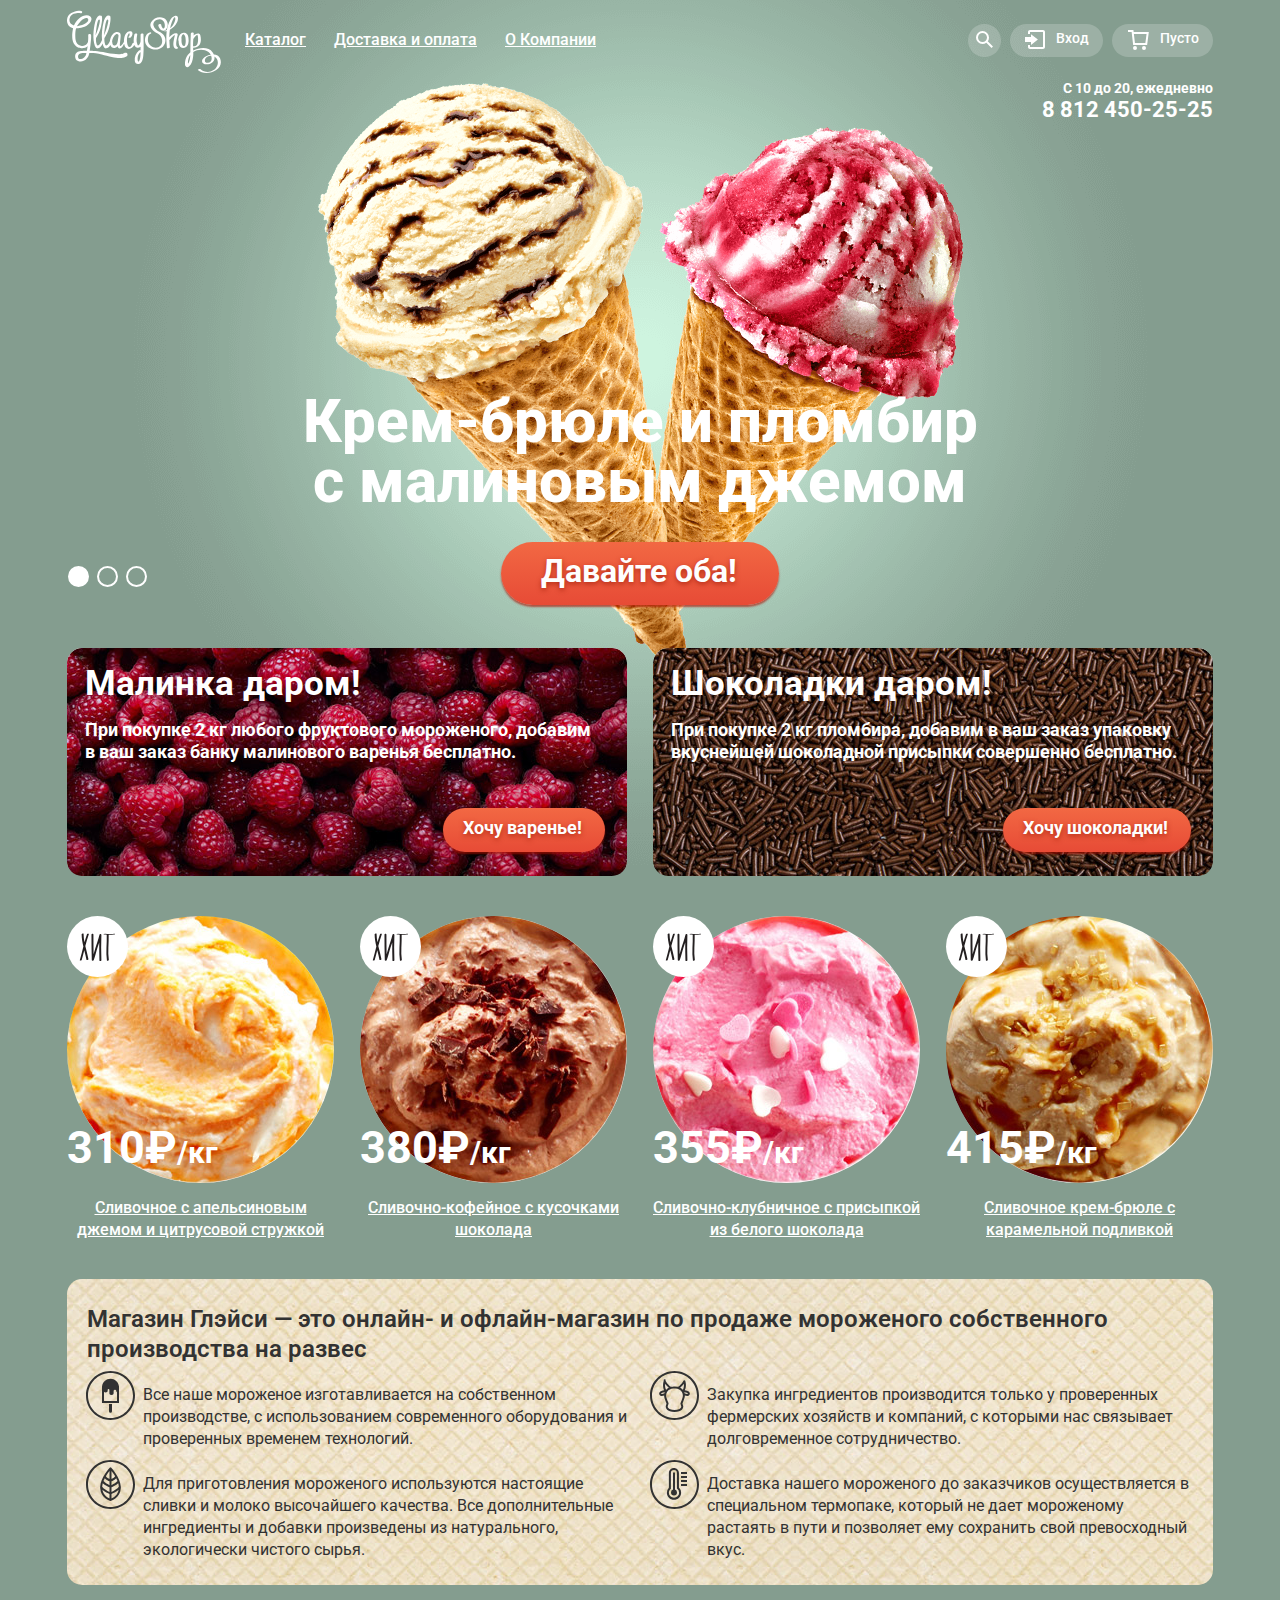
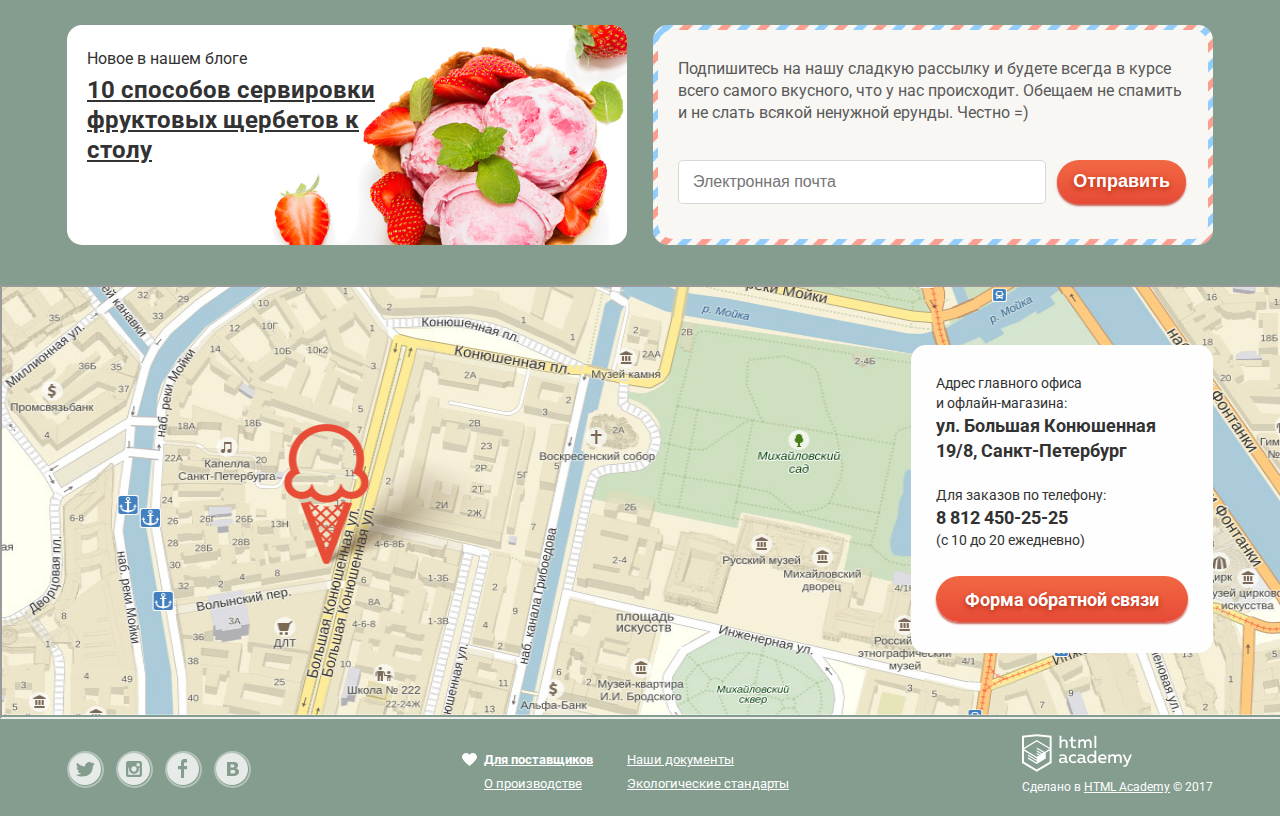
==== commit 1a624c5c: "Подключены yandex-карты" ====
--- a/index.html
+++ b/index.html
@@ -211,7 +211,8 @@
           </div>
       
         </div>
-          <img class="map-pic" src="img/map.jpg" width="1200" alt="Карта с указанием адреса">  
+        <iframe class="map-pic yandex-map" src="https://yandex.ru/map-widget/v1/-/CBRQvWANXA" width="1005" height="430" frameborder="1" allowfullscreen="true"></iframe>
+          <img class="map-pic " src="img/map.jpg" width="1200" alt="Карта с указанием адреса">  
       </div>
       
       
@@ -234,10 +235,10 @@
         </nav>
         
         <div class="footer-copyright">
-          <a href="https://htmlacademy.ru">
+          <a href="https://htmlacademy.ru/intensive/htmlcss">
             <img src="img/logo-htmlacademy.svg" width="110" height="40" alt="HTML Academy">
           </a>
-          <p>Сделано в <a class="nav-link" href="https://htmlacademy.ru">HTML Academy</a> © 2017</p>
+          <p>Сделано в <a class="nav-link" href="https://htmlacademy.ru/intensive/htmlcss">HTML Academy</a> © 2017</p>
         </div>
       </footer>
       
--- a/css/style.css
+++ b/css/style.css
@@ -847,12 +847,17 @@
 .map {
   position: relative;
   margin: 0 auto;
-  width: 1200px;
 }
 
 .map-pic {
   position: absolute;
   top: 0px;
+  max-height: 430px;
+  width: 100%;
+}
+
+.yandex-map {
+  z-index: 5;
 }
 
 
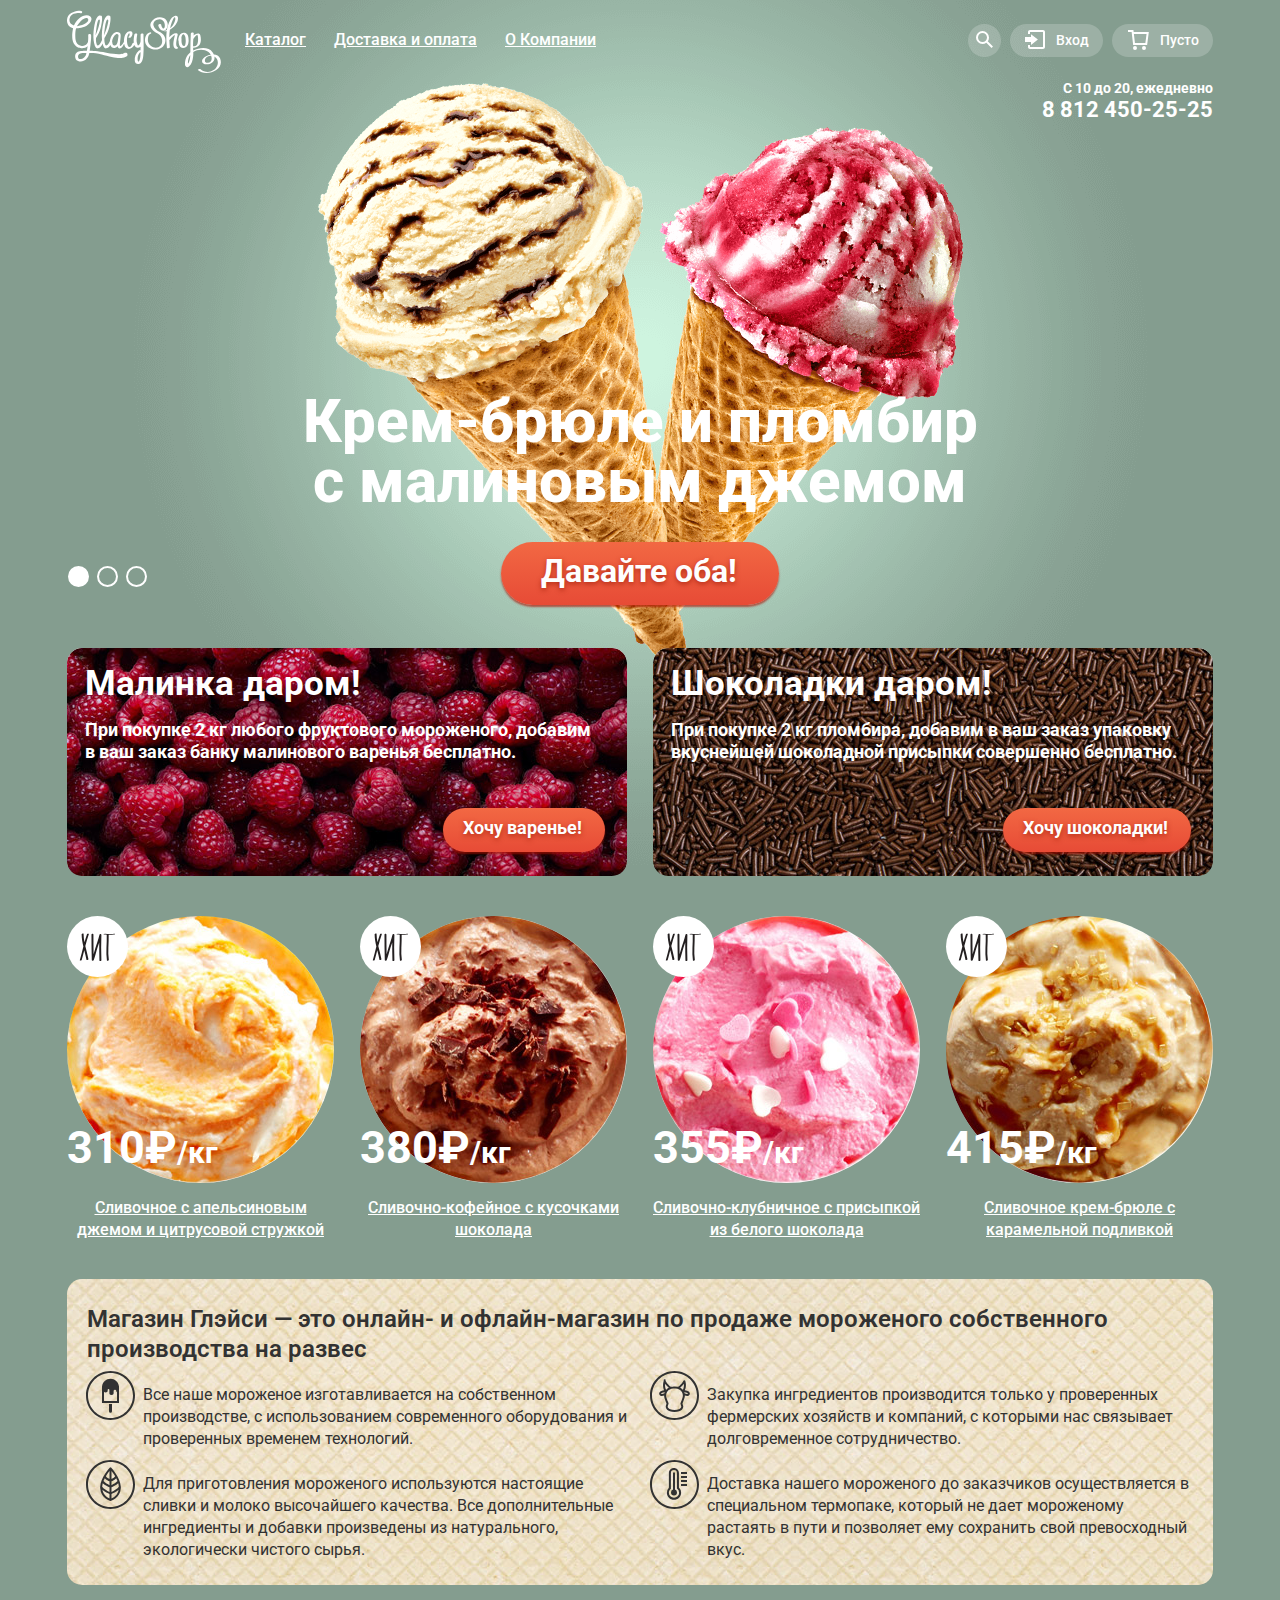
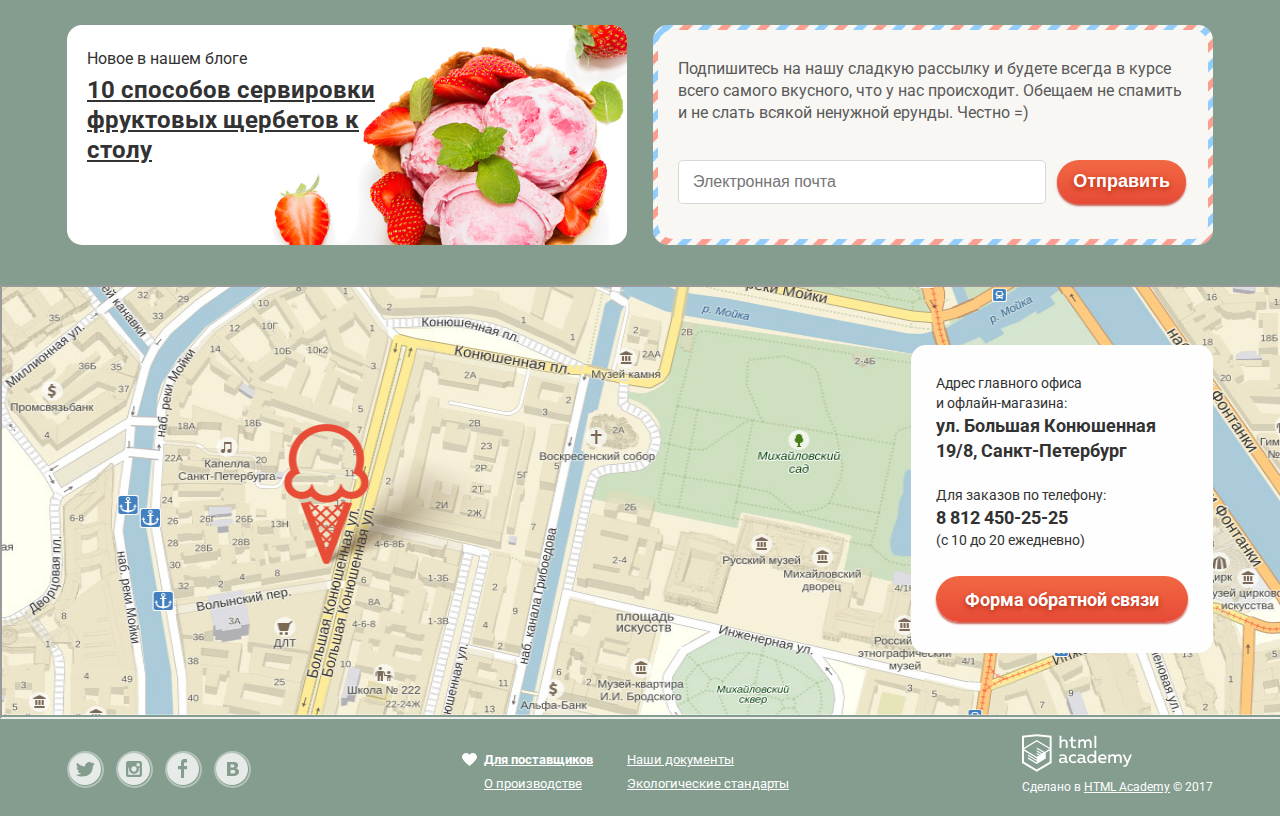
==== commit 58002cca: "правка iframe и добавление префиксов" ====
--- a/index.html
+++ b/index.html
@@ -211,7 +211,7 @@
           </div>
       
         </div>
-        <iframe class="map-pic yandex-map" src="https://yandex.ru/map-widget/v1/-/CBRQvWANXA" width="1005" height="430" frameborder="1" allowfullscreen="true"></iframe>
+        <iframe class="map-pic yandex-map" src="https://yandex.ru/map-widget/v1/-/CBRQvWANXA" width="1005" height="430"></iframe>
           <img class="map-pic " src="img/map.jpg" width="1200" alt="Карта с указанием адреса">  
       </div>
       
--- a/css/style.css
+++ b/css/style.css
@@ -20,10 +20,14 @@
     padding: 0;
     white-space: nowrap;
     border: 0;
-    clip-path: inset(100%);
+    -webkit-clip-path: inset(100%);
+            clip-path: inset(100%);
 }
 
 .catalog-page-wrapper {
+  background-image: -webkit-gradient(linear,left top, left bottom,color-stop(1%, #9cb0a5),color-stop(40%, #849d8f));
+  background-image: -webkit-linear-gradient(top,#9cb0a5 1%,#849d8f 40%);
+  background-image: -o-linear-gradient(top,#9cb0a5 1%,#849d8f 40%);
   background-image: linear-gradient(to bottom,#9cb0a5 1%,#849d8f 40%);
 }
 
@@ -34,6 +38,10 @@
   background-repeat: no-repeat;
   background-position: top center;
   
+  -webkit-transition: background-image 0.5s ease, background-color 0.5s ease;
+  
+  -o-transition: background-image 0.5s ease, background-color 0.5s ease;
+  
   transition: background-image 0.5s ease, background-color 0.5s ease;
 }
 
@@ -88,21 +96,33 @@
   text-decoration: none;
   vertical-align: top;
   text-align: center;
+  background-image: -webkit-gradient(linear,left bottom, left top,from(#e74b36),to(#f26843));
+  background-image: -webkit-linear-gradient(bottom,#e74b36 0%,#f26843 100%);
+  background-image: -o-linear-gradient(bottom,#e74b36 0%,#f26843 100%);
   background-image: linear-gradient(to top,#e74b36 0%,#f26843 100%);
   border: none;
   outline: none;
   border-radius: 25px;
-  box-shadow: 0 2px 2px rgba(172, 16, 0, 0.64);
+  -webkit-box-shadow: 0 2px 2px rgba(172, 16, 0, 0.64);
+          box-shadow: 0 2px 2px rgba(172, 16, 0, 0.64);
 }
 
 .btn:hover {
+  background-image: -webkit-gradient(linear, left bottom, left top, from(#ec6f5e), to(#f58669));
+  background-image: -webkit-linear-gradient(bottom, #ec6f5e 0%, #f58669 100%);
+  background-image: -o-linear-gradient(bottom, #ec6f5e 0%, #f58669 100%);
   background-image: linear-gradient(to top, #ec6f5e 0%, #f58669 100%);
-  box-shadow: 0 2px 2px rgba(172, 16, 0, 1);
+  -webkit-box-shadow: 0 2px 2px rgba(172, 16, 0, 1);
+          box-shadow: 0 2px 2px rgba(172, 16, 0, 1);
 }
 
 .btn:active {
+  background-image: -webkit-gradient(linear, left bottom, left top, from(#e1613e), to(#d84732));
+  background-image: -webkit-linear-gradient(bottom, #e1613e 0%, #d84732 100%);
+  background-image: -o-linear-gradient(bottom, #e1613e 0%, #d84732 100%);
   background-image: linear-gradient(to top, #e1613e 0%, #d84732 100%);
-  box-shadow: inset 0 2px 2px rgba(172, 16, 0, 1);
+  -webkit-box-shadow: inset 0 2px 2px rgba(172, 16, 0, 1);
+          box-shadow: inset 0 2px 2px rgba(172, 16, 0, 1);
 }
 
 .btn:focus {
@@ -115,8 +135,12 @@
 }
 
 .navigation {
-  display: flex;
-  justify-content: space-between;
+  display: -webkit-box;
+  display: -ms-flexbox;
+  display: flex;
+  -webkit-box-pack: justify;
+      -ms-flex-pack: justify;
+          justify-content: space-between;
   
   font-size: 16px;
   line-height: 18px;
@@ -131,14 +155,23 @@
   margin-left: 10px;
   margin-top: 14px;
   min-width: 406px;
-  display: flex;
-  flex-wrap: wrap;
-  align-items: flex-start;
+  display: -webkit-box;
+  display: -ms-flexbox;
+  display: flex;
+  -ms-flex-wrap: wrap;
+      flex-wrap: wrap;
+  -webkit-box-align: start;
+      -ms-flex-align: start;
+          align-items: flex-start;
 }
 
 .user-navigation {
-  display: flex;
-  align-items: center;
+  display: -webkit-box;
+  display: -ms-flexbox;
+  display: flex;
+  -webkit-box-align: center;
+      -ms-flex-align: center;
+          align-items: center;
   
   font-weight: 500;
 }
@@ -152,7 +185,8 @@
 .page-navigation:hover,
 .page-navigation:focus   {
   min-height: 33px;
-  box-sizing: border-box;
+  -webkit-box-sizing: border-box;
+          box-sizing: border-box;
   color: #323232;
   border-radius: 50px;
   background-color: #f7f6f3;
@@ -169,7 +203,8 @@
   min-width: 143px;  
   border-radius: 5px;
   background-color: #f8f7f4;
-  box-shadow: 0 20px 20px 0 rgba(0, 0, 0, 0.4);
+  -webkit-box-shadow: 0 20px 20px 0 rgba(0, 0, 0, 0.4);
+          box-shadow: 0 20px 20px 0 rgba(0, 0, 0, 0.4);
 }
 .site-navigation>li:hover .sub-menu,
 .site-navigation>li:focus-within .sub-menu {
@@ -218,7 +253,8 @@
 }
 
 .login-link {
-  box-sizing: border-box;
+  -webkit-box-sizing: border-box;
+          box-sizing: border-box;
   padding: 0;
   margin: 0;
   min-height: 33px;
@@ -242,7 +278,6 @@
 .login-link a {
   text-decoration: none;
   font-size: 14px;
-  line-height: 14px;
   font-weight: 500;
 }
 
@@ -274,14 +309,16 @@
   display: none;
   border-radius: 5px;
   background-color: #f8f7f4;
-  box-shadow: 0 20px 20px 0 rgba(0, 0, 0, 0.4);
+  -webkit-box-shadow: 0 20px 20px 0 rgba(0, 0, 0, 0.4);
+          box-shadow: 0 20px 20px 0 rgba(0, 0, 0, 0.4);
 }
 
 .search input {
   margin: 0;
   padding: 0;
   padding-left: 14px;
-  box-sizing: border-box;
+  -webkit-box-sizing: border-box;
+          box-sizing: border-box;
   min-width: 311px;
   min-height: 44px;
   border: 1px solid #d3d3d2;
@@ -299,7 +336,8 @@
   padding-left: 19px;
   border-radius: 5px;
   background-color: #f8f7f4;
-  box-shadow: 0 20px 20px 0 rgba(0, 0, 0, 0.4);
+  -webkit-box-shadow: 0 20px 20px 0 rgba(0, 0, 0, 0.4);
+          box-shadow: 0 20px 20px 0 rgba(0, 0, 0, 0.4);
 }
 
 .login input {
@@ -307,7 +345,8 @@
   padding-left: 14px;
   margin: 0;
   margin-bottom: 21px;
-  box-sizing: border-box;
+  -webkit-box-sizing: border-box;
+          box-sizing: border-box;
   height: 44px;
   width: 241px; 
   border: 1px solid #d3d3d2;
@@ -321,9 +360,15 @@
 }
 
 .login-wrapper {
-  display: flex;
-  align-items: flex-start;
-  justify-content: space-between;
+  display: -webkit-box;
+  display: -ms-flexbox;
+  display: flex;
+  -webkit-box-align: start;
+      -ms-flex-align: start;
+          align-items: flex-start;
+  -webkit-box-pack: justify;
+      -ms-flex-pack: justify;
+          justify-content: space-between;
 }
 
 .login-links {
@@ -513,20 +558,32 @@
 
 .wrapper {
   margin-bottom: 40px;
-  display: flex;
-  justify-content: space-between;
+  display: -webkit-box;
+  display: -ms-flexbox;
+  display: flex;
+  -webkit-box-pack: justify;
+      -ms-flex-pack: justify;
+          justify-content: space-between;
 }
 
 .column {
-  flex-basis: 560px;
+  -ms-flex-preferred-size: 560px;
+      flex-basis: 560px;
   border-radius: 15px;
 }
 
 
 .promo-item {
-  display: flex;
-  flex-direction: column;
-  align-items: flex-start;
+  display: -webkit-box;
+  display: -ms-flexbox;
+  display: flex;
+  -webkit-box-orient: vertical;
+  -webkit-box-direction: normal;
+      -ms-flex-direction: column;
+          flex-direction: column;
+  -webkit-box-align: start;
+      -ms-flex-align: start;
+          align-items: flex-start;
   font-size: 18px;
   line-height: 22px;
   font-weight: 700;
@@ -553,7 +610,8 @@
   padding-top: 8px;
   padding-bottom: 12px;
   padding-left: 20px;
-  align-self: flex-end;
+  -ms-flex-item-align: end;
+      align-self: flex-end;
 }
 
 .promo-raspberry {
@@ -572,9 +630,14 @@
 .catalog-list {
   margin: 0;
   padding: 0;
-  display: flex;
-  flex-wrap: wrap;
-  justify-content: space-between;
+  display: -webkit-box;
+  display: -ms-flexbox;
+  display: flex;
+  -ms-flex-wrap: wrap;
+      flex-wrap: wrap;
+  -webkit-box-pack: justify;
+      -ms-flex-pack: justify;
+          justify-content: space-between;
 }
 
 .catalog-item,
@@ -622,6 +685,8 @@
 .catalog-item:focus-within > .catalog-btn-wrapper,
 .product:hover > .catalog-btn-wrapper,
 .product:focus-within > .catalog-btn-wrapper {
+  display: -webkit-box;
+  display: -ms-flexbox;
   display: flex;
 }
 
@@ -630,13 +695,18 @@
   top: -5px;
   right: -15px;
   display: none;
-  align-items: flex-end;
-  justify-content: center;
+  -webkit-box-align: end;
+      -ms-flex-align: end;
+          align-items: flex-end;
+  -webkit-box-pack: center;
+      -ms-flex-pack: center;
+          justify-content: center;
   min-width: 295px;
   min-height: 405px;
   border-radius: 5px;
   background-color: rgba(248, 247, 244, 0.2);
-  box-shadow: 0 20px 20px 0 rgba(0, 0, 0, 0.4);
+  -webkit-box-shadow: 0 20px 20px 0 rgba(0, 0, 0, 0.4);
+          box-shadow: 0 20px 20px 0 rgba(0, 0, 0, 0.4);
   z-index: 5;
 }
 
@@ -673,10 +743,15 @@
 .about-features {
   padding: 0;
   margin: 0;
-  display: flex;
-  flex-wrap: wrap;
-  justify-content: space-around;
-  align-content: space-between;
+  display: -webkit-box;
+  display: -ms-flexbox;
+  display: flex;
+  -ms-flex-wrap: wrap;
+      flex-wrap: wrap;
+  -ms-flex-pack: distribute;
+      justify-content: space-around;
+  -ms-flex-line-pack: justify;
+      align-content: space-between;
 }
 
 .about-feature {
@@ -714,7 +789,8 @@
 }
 
 .blog {
-  box-sizing: border-box;
+  -webkit-box-sizing: border-box;
+          box-sizing: border-box;
   padding-top: 23px;
   padding-right: 250px;
   padding-left: 20px;
@@ -746,7 +822,8 @@
 }
 
 .subscribe {
-  box-sizing: border-box;
+  -webkit-box-sizing: border-box;
+          box-sizing: border-box;
   padding: 5px;
   min-height: 220px;
   color: #5a5a5a;  
@@ -770,12 +847,17 @@
 }
 
 .subscribe-form {
-  display: flex;
-  justify-content: space-between;
+  display: -webkit-box;
+  display: -ms-flexbox;
+  display: flex;
+  -webkit-box-pack: justify;
+      -ms-flex-pack: justify;
+          justify-content: space-between;
 }
 
 .subscribe-form input {
-  box-sizing: border-box;
+  -webkit-box-sizing: border-box;
+          box-sizing: border-box;
   padding-left: 14px;
   width: 368px;
   border: 1px solid rgba(178, 178, 178, 0.5);
@@ -801,13 +883,20 @@
 }
 
 .inner {
-  display: flex;
-  align-items: center;
-  justify-content: flex-end;
+  display: -webkit-box;
+  display: -ms-flexbox;
+  display: flex;
+  -webkit-box-align: center;
+      -ms-flex-align: center;
+          align-items: center;
+  -webkit-box-pack: end;
+      -ms-flex-pack: end;
+          justify-content: flex-end;
 }
 
 .address-contacts {
-  box-sizing: border-box;
+  -webkit-box-sizing: border-box;
+          box-sizing: border-box;
   margin: 0;
   margin-top: 50px;
   padding-top: 28px;
@@ -816,7 +905,7 @@
   padding-left: 25px;
   min-width: 302px;
   min-height: 305px;
-  z-index: 2;
+  z-index: 5;
   
   font-size: 14px;
   line-height: 20px;
@@ -857,7 +946,7 @@
 }
 
 .yandex-map {
-  z-index: 5;
+  z-index: 3;
 }
 
 
@@ -881,15 +970,23 @@
   margin-left: auto;
   margin-right: auto;
   padding-bottom: 20px;
-  display: flex;
-  justify-content: space-between;
+  display: -webkit-box;
+  display: -ms-flexbox;
+  display: flex;
+  -webkit-box-pack: justify;
+      -ms-flex-pack: justify;
+          justify-content: space-between;
   width: 1146px;
 }
 
 .social {
   margin-top: 16px;
-  display: flex;
-  align-items: center;
+  display: -webkit-box;
+  display: -ms-flexbox;
+  display: flex;
+  -webkit-box-align: center;
+      -ms-flex-align: center;
+          align-items: center;
   width: 267px;
 }
 
@@ -935,10 +1032,17 @@
   margin-left: 25px;
   padding: 0;
   padding-top: 15px;
-  display: flex;
-  flex-wrap: wrap;
-  justify-content: center;
-  align-items: flex-end;
+  display: -webkit-box;
+  display: -ms-flexbox;
+  display: flex;
+  -ms-flex-wrap: wrap;
+      flex-wrap: wrap;
+  -webkit-box-pack: center;
+      -ms-flex-pack: center;
+          justify-content: center;
+  -webkit-box-align: end;
+      -ms-flex-align: end;
+          align-items: flex-end;
   width: 560px;
 }
 
@@ -1008,7 +1112,8 @@
   line-height: 16px;
   color: #323232;
   background-color: #f8f7f4;	
-  box-shadow: 0 20px 20px 0 rgba(0,0,0,0.4);
+  -webkit-box-shadow: 0 20px 20px 0 rgba(0,0,0,0.4);	
+          box-shadow: 0 20px 20px 0 rgba(0,0,0,0.4);
 }
 
 .cart-full {
@@ -1068,9 +1173,16 @@
 }
 
 .cart-wrapper {
-  display: flex;
-  flex-direction: column;
-  align-items: flex-end;  
+  display: -webkit-box;
+  display: -ms-flexbox;
+  display: flex;
+  -webkit-box-orient: vertical;
+  -webkit-box-direction: normal;
+      -ms-flex-direction: column;
+          flex-direction: column;
+  -webkit-box-align: end;
+      -ms-flex-align: end;
+          align-items: flex-end;  
   border-top: 1px solid #cacac7;
 }
 
@@ -1092,13 +1204,19 @@
 }
 
 .info {
-  display: flex;
-  justify-content: space-between;
+  display: -webkit-box;
+  display: -ms-flexbox;
+  display: flex;
+  -webkit-box-pack: justify;
+      -ms-flex-pack: justify;
+          justify-content: space-between;
 }
 
 .breadcrumbs {
   padding: 0;
   margin-top: 20px;
+  display: -webkit-box;
+  display: -ms-flexbox;
   display: flex;
 }
 
@@ -1119,14 +1237,23 @@
 }
 
 .filters-form {
-  display: flex;
-  flex-direction: column;  
+  display: -webkit-box;
+  display: -ms-flexbox;
+  display: flex;
+  -webkit-box-orient: vertical;
+  -webkit-box-direction: normal;
+      -ms-flex-direction: column;
+          flex-direction: column;  
 }
 
 .filters-wrapper {
   margin-bottom: 15px;
-  display: flex;
-  justify-content: flex-start;
+  display: -webkit-box;
+  display: -ms-flexbox;
+  display: flex;
+  -webkit-box-pack: start;
+      -ms-flex-pack: start;
+          justify-content: flex-start;
 }
 
 .filters fieldset {
@@ -1199,8 +1326,12 @@
 
 .fat-list,
 .additive-list {
-  display: flex;
-  justify-content: space-between;
+  display: -webkit-box;
+  display: -ms-flexbox;
+  display: flex;
+  -webkit-box-pack: justify;
+      -ms-flex-pack: justify;
+          justify-content: space-between;
 }
 
 .additive-list .filter-option {
@@ -1219,7 +1350,10 @@
   display: block;
 
   cursor: pointer;
-  user-select: none;
+  -webkit-user-select: none;
+     -moz-user-select: none;
+      -ms-user-select: none;
+          user-select: none;
   color: #ffffff;
 }
 
@@ -1346,7 +1480,8 @@
   padding-top: 17px;
   padding-left: 21px;
   padding-right: 21px;
-  box-sizing: border-box;
+  -webkit-box-sizing: border-box;
+          box-sizing: border-box;
   height: 37px;
   width: 219px;  
 }
@@ -1398,7 +1533,8 @@
 
 .btn-filters {
   padding: 8px 28px;
-  align-self: flex-end;
+  -ms-flex-item-align: end;
+      align-self: flex-end;
   border: 2px solid #fff;
   border-radius: 25px;
   color: #ffffff;
@@ -1417,7 +1553,8 @@
   color: #323232;
   background-color: #eaeaea;
   border: 0;
-  box-shadow: inset 0 2px 1px 0 #696969;
+  -webkit-box-shadow: inset 0 2px 1px 0 #696969;
+          box-shadow: inset 0 2px 1px 0 #696969;
 }
 
 .page-title {
@@ -1456,9 +1593,15 @@
   padding: 0;
   margin: 0;
   margin-top: 49px;
-  display: flex;
-  justify-content: flex-end;
-  align-items: flex-end;
+  display: -webkit-box;
+  display: -ms-flexbox;
+  display: flex;
+  -webkit-box-pack: end;
+      -ms-flex-pack: end;
+          justify-content: flex-end;
+  -webkit-box-align: end;
+      -ms-flex-align: end;
+          align-items: flex-end;
 }
 
 .pagination-item {
@@ -1486,7 +1629,9 @@
 }
 
 .prev_page svg {
-  transform: rotate(180deg);
+  -webkit-transform: rotate(180deg);
+      -ms-transform: rotate(180deg);
+          transform: rotate(180deg);
 }
 
 
@@ -1498,28 +1643,56 @@
 }
 
 
+@-webkit-keyframes bounce {
+  0% {
+    -webkit-transform: translateY(-2000px);
+            transform: translateY(-2000px);
+  }
+
+  70% {
+    -webkit-transform: translateY(30px);
+            transform: translateY(30px);
+  }
+
+  90% {
+    -webkit-transform: translateY(-10px);
+            transform: translateY(-10px);
+  }
+
+  100% {
+    -webkit-transform: translateY(0);
+            transform: translateY(0);
+  }
+}
+
+
 @keyframes bounce {
   0% {
-    transform: translateY(-2000px);
+    -webkit-transform: translateY(-2000px);
+            transform: translateY(-2000px);
   }
 
   70% {
-    transform: translateY(30px);
+    -webkit-transform: translateY(30px);
+            transform: translateY(30px);
   }
 
   90% {
-    transform: translateY(-10px);
+    -webkit-transform: translateY(-10px);
+            transform: translateY(-10px);
   }
 
   100% {
-    transform: translateY(0);
+    -webkit-transform: translateY(0);
+            transform: translateY(0);
   }
 }
 
-@keyframes shake {
+@-webkit-keyframes shake {
   0%,
   100% {
-    transform: translateX(0);
+    -webkit-transform: translateX(0);
+            transform: translateX(0);
   }
 
   10%,
@@ -1527,19 +1700,47 @@
   50%,
   70%,
   90% {
-    transform: translateX(-10px);
+    -webkit-transform: translateX(-10px);
+            transform: translateX(-10px);
   }
 
   20%,
   40%,
   60%,
   80% {
-    transform: translateX(10px);
+    -webkit-transform: translateX(10px);
+            transform: translateX(10px);
   }
 }
 
+@keyframes shake {
+  0%,
+  100% {
+    -webkit-transform: translateX(0);
+            transform: translateX(0);
+  }
+
+  10%,
+  30%,
+  50%,
+  70%,
+  90% {
+    -webkit-transform: translateX(-10px);
+            transform: translateX(-10px);
+  }
+
+  20%,
+  40%,
+  60%,
+  80% {
+    -webkit-transform: translateX(10px);
+            transform: translateX(10px);
+  }
+}
+
 .modal-error {
-  animation: shake 0.6s;
+  -webkit-animation: shake 0.6s;
+          animation: shake 0.6s;
 }
 
 .modal-mask {
@@ -1557,14 +1758,16 @@
 .modal-show {
   display: block;
   
-  animation: bounce 0.6s;
+  -webkit-animation: bounce 0.6s;
+  
+          animation: bounce 0.6s;
 }
 
 .modal {
   position: fixed;
   color: #323232;
   background-color: #f8f7f4;
-  top: 340px;
+  top: 100px;
   left: 50%;
   margin-left: -235px;
   width: 423px;
@@ -1582,14 +1785,22 @@
 }
 
 .modal-form {
-  display: flex;
-  flex-direction: column;
-  align-items: flex-start;
+  display: -webkit-box;
+  display: -ms-flexbox;
+  display: flex;
+  -webkit-box-orient: vertical;
+  -webkit-box-direction: normal;
+      -ms-flex-direction: column;
+          flex-direction: column;
+  -webkit-box-align: start;
+      -ms-flex-align: start;
+          align-items: flex-start;
 }
 
 .modal-form input,
 .modal-form textarea {
-  box-sizing: border-box;
+  -webkit-box-sizing: border-box;
+          box-sizing: border-box;
   padding: 0;
   padding-left: 14px;
   margin-bottom: 20px;
@@ -1612,7 +1823,8 @@
 }
 
 .modal-form .btn {
- align-self: flex-end;
+ -ms-flex-item-align: end;
+     align-self: flex-end;
 }
 
 .modal-close {
@@ -1638,9 +1850,13 @@
 }
 
 .modal-close::before {
-  transform: rotate(45deg);
+  -webkit-transform: rotate(45deg);
+      -ms-transform: rotate(45deg);
+          transform: rotate(45deg);
 }
 
 .modal-close::after {
-  transform: rotate(-45deg);
+  -webkit-transform: rotate(-45deg);
+      -ms-transform: rotate(-45deg);
+          transform: rotate(-45deg);
 }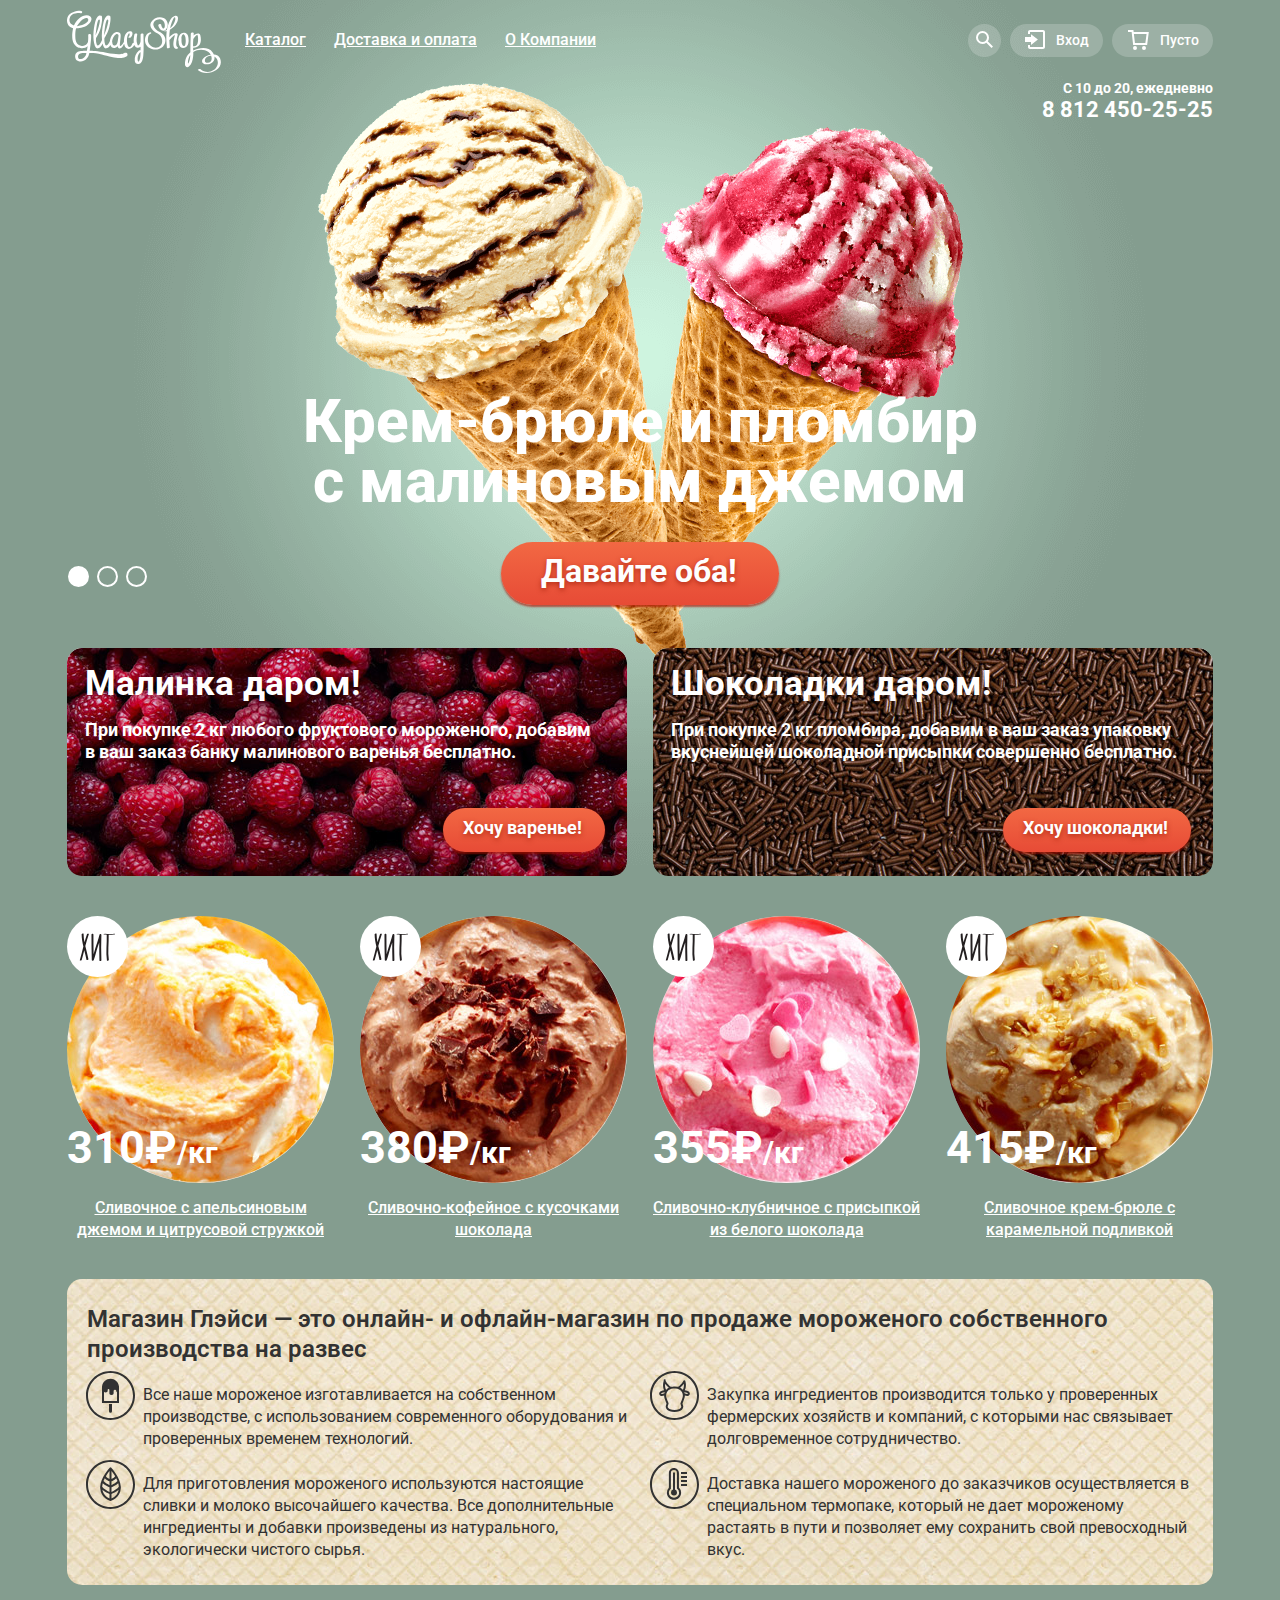
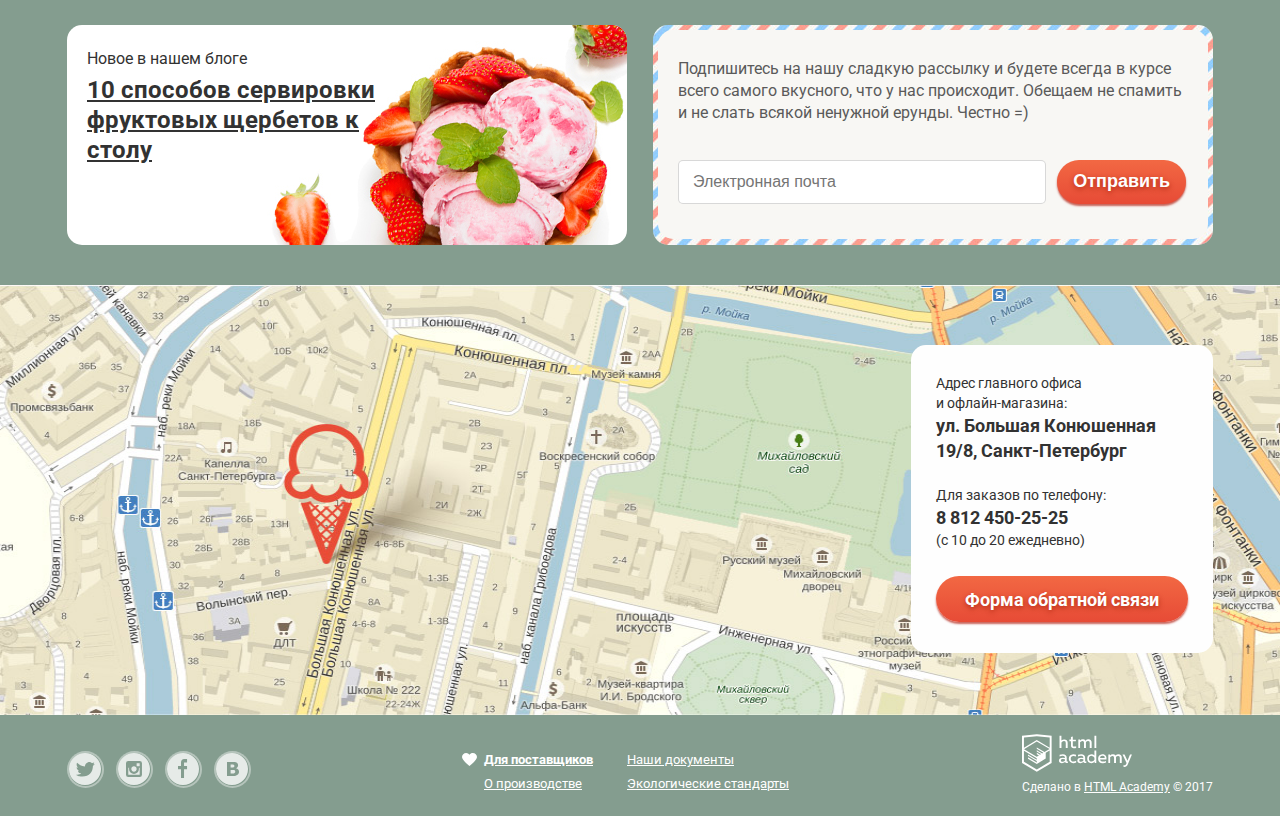
==== commit 7d1daca3: "Правка модального окна" ====
--- a/index.html
+++ b/index.html
@@ -20,7 +20,7 @@
         </a>
         <ul class="site-navigation page-list">
           <li>
-            <a class="page-navigation" href="catalog.html">Каталог</a>
+            <a class="page-navigation" href="inner.html">Каталог</a>
             <ul class="sub-menu page-list">
               <li class="line"><a class="sub-menu-link" href="#">Новинки</a></li>
               <li><a class="sub-menu-link" href="inner.html">Сливочное</a></li>
--- a/css/style.css
+++ b/css/style.css
@@ -56,7 +56,6 @@
 .site-wrapper::before,
 .site-wrapper::after {
   content: "";
-
   visibility: hidden;
 }
 
@@ -232,6 +231,10 @@
 }
 
 .sub-menu-link:active {
+  background-color: #d07058;
+}
+
+.sub-menu-active {
   background-color: #f6b5a5;
 }
 
@@ -616,11 +619,13 @@
 
 .promo-raspberry {
   background: #772033;
-  background-image: url(../img/raspberry-background.jpg)
+  background-image: url(../img/raspberry-background.jpg);
+  background-repeat: no-repeat;
 }
 .promo-chocolate {
   background: #3f261b;
-  background-image: url(../img/chocolate-background.jpg)
+  background-image: url(../img/chocolate-background.jpg);
+  background-repeat: no-repeat; 
 }
 
 .items {
@@ -670,6 +675,7 @@
   width: 61px;
   content: '';
   background-image: url(../img/hit.svg);
+  background-repeat: no-repeat;
 }
 
 .catalog-item .price,
@@ -829,6 +835,7 @@
   color: #5a5a5a;  
   background-color: #f8f7f4;
   background-image: url(../img/border-post.jpg);
+  background-repeat: no-repeat;
  }
 
 .bg-wrapper {
@@ -947,6 +954,7 @@
 
 .yandex-map {
   z-index: 3;
+  border: 0;
 }
 
 
@@ -1124,10 +1132,12 @@
 
 .cart-full::before {
   background-image: url(../img/basket-red.svg);
+  background-repeat: no-repeat;
 }
 
 .cart-full:hover::before {
   background-image: url(../img/basket-red.svg);
+  background-repeat: no-repeat;
 }
 
 .close-btn {
@@ -1757,9 +1767,10 @@
 
 .modal-show {
   display: block;
-  
-  -webkit-animation: bounce 0.6s;
-  
+}
+
+.modal-animation {
+   -webkit-animation: bounce 0.6s;  
           animation: bounce 0.6s;
 }
 
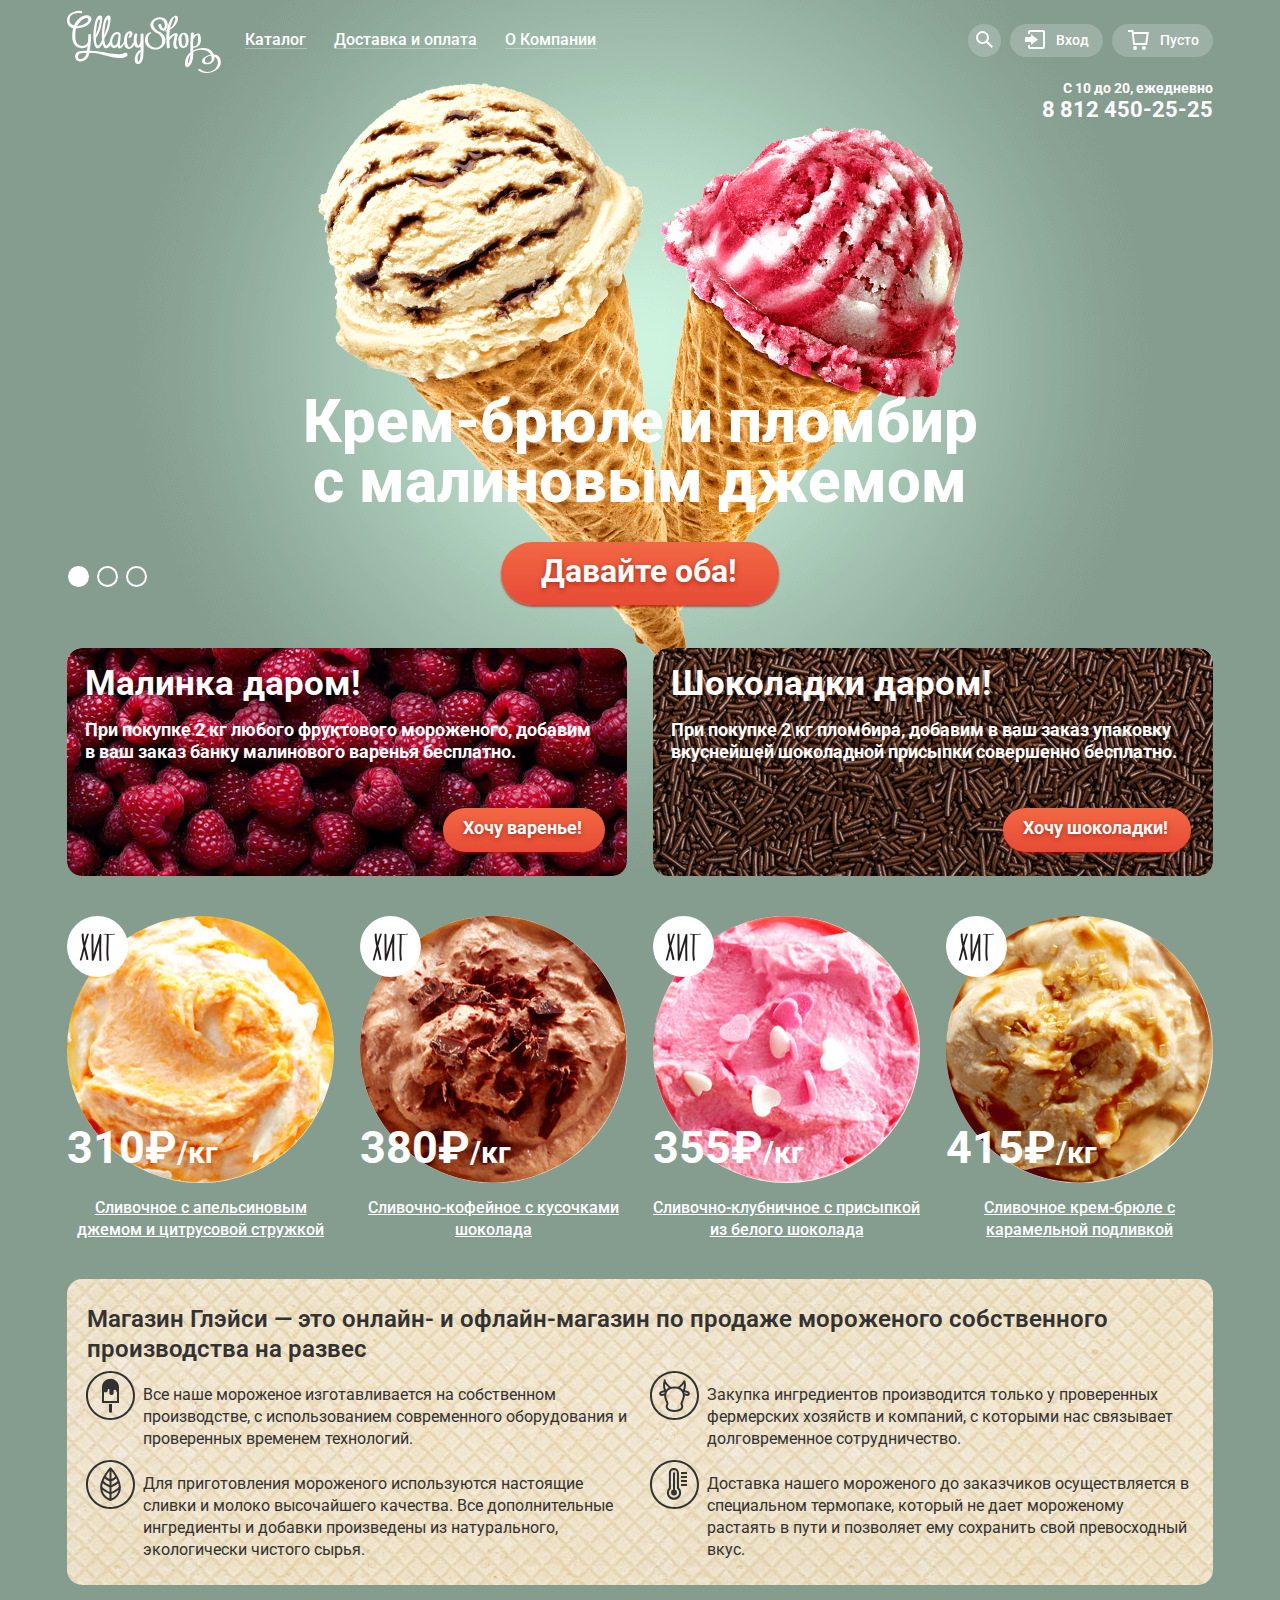
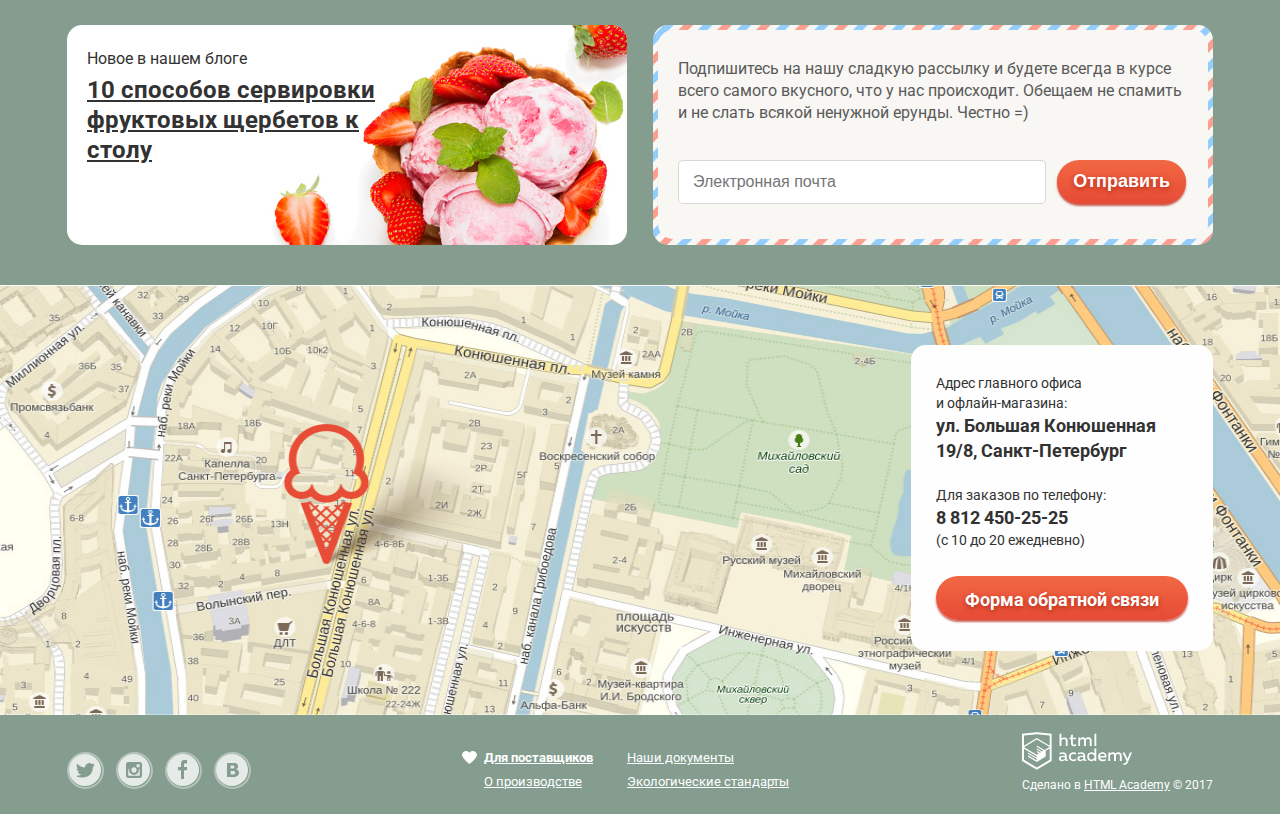
==== commit d0568589: "Мелкие правки по макету" ====
--- a/index.html
+++ b/index.html
@@ -19,7 +19,7 @@
           <img src="img/logo.svg" width="154" height="64" alt="Мороженое «Глейси»">
         </a>
         <ul class="site-navigation page-list">
-          <li>
+          <li class="site-navigation-item">
             <a class="page-navigation" href="inner.html">Каталог</a>
             <ul class="sub-menu page-list">
               <li class="line"><a class="sub-menu-link" href="#">Новинки</a></li>
@@ -29,8 +29,8 @@
               <li><a class="sub-menu-link" href="#">Мелорин</a></li>
             </ul>
           </li>
-          <li><a class="page-navigation" href="delivery.html">Доставка и оплата</a></li>
-          <li><a class="page-navigation" href="about.html">О Компании</a></li>
+          <li class="site-navigation-item"><a class="page-navigation" href="delivery.html">Доставка и оплата</a></li>
+          <li class="site-navigation-item"><a class="page-navigation" href="about.html">О Компании</a></li>
         </ul>
         <ul class="user-navigation page-list">
           <li class="login-link search-item">
@@ -64,7 +64,7 @@
         </ul>
       </nav>
       <div class="phone"> 
-        <p>С 10 до 20, ежедневно<br><span class="number">8 812 450-25-25</span></p>
+        <p>С 10 до 20, ежедневно</p> <span class="number">8 812 450-25-25</span>
       </div>
       </header> 
       
@@ -99,18 +99,18 @@
           </ul> 
         </div>
         
-        <div class="promotion wrapper">
-          <section class="promo-item promo-raspberry column">
+        <section class="promotion wrapper">
+          <div class="promo-item promo-raspberry column">
             <h2>Малинка даром!</h2>
             <p>При покупке 2 кг любого фруктового мороженого, добавим в ваш заказ банку малинового варенья бесплатно.</p>
             <a href="#" class="btn">Хочу варенье!</a>
-          </section>
-          <section class="promo-item promo-chocolate column">
+          </div>
+          <div class="promo-item promo-chocolate column">
             <h2>Шоколадки даром!</h2>
             <p>При покупке 2 кг пломбира, добавим в ваш заказ упаковку вкуснейшей шоколадной присыпки совершенно бесплатно.</p>
             <a href="#" class="btn">Хочу шоколадки!</a>
-          </section>
-        </div>
+          </div>
+        </section>
         
         <section class="items">
           <h2 class="visually-hidden">Список популярных вкусов</h2>
@@ -197,13 +197,13 @@
          <div class="inner">
       
           <div class="address-contacts">
-            <p>Адрес главного офиса<br>
-                и офлайн-магазина:<br>
-                <span>ул. Большая Конюшенная<br> 19/8, Санкт-Петербург</span>
+            <p>Адрес главного офиса
+                <span>и офлайн-магазина:</span>
+                <span class="big-address">ул. Большая Конюшенная 19/8, Санкт-Петербург</span>
             </p>
-            <p>Для заказов по телефону:<br>
-              <span>8 812 450-25-25</span><br>
-                (с 10 до 20 ежедневно)
+            <p>Для заказов по телефону:
+              <span class="big-address">8 812 450-25-25</span>
+              <span>(с 10 до 20 ежедневно)</span>
             </p>
             <a class="btn-modal btn">Форма обратной связи</a>
           </div>
@@ -212,7 +212,7 @@
       
         </div>
         <iframe class="map-pic yandex-map" src="https://yandex.ru/map-widget/v1/-/CBRQvWANXA" width="1005" height="430"></iframe>
-          <img class="map-pic " src="img/map.jpg" width="1200" alt="Карта с указанием адреса">  
+          <img class="map-pic " src="img/map.jpg" width="1200" height="430" alt="Карта с указанием адреса">  
       </div>
       
       
--- a/css/style.css
+++ b/css/style.css
@@ -164,6 +164,21 @@
           align-items: flex-start;
 }
 
+.site-navigation-item {
+  position: relative;
+  padding-bottom: 8px;
+}
+
+.site-navigation-item:not(.active-item)::after {
+  content: "";
+  position: absolute;
+  right: 13px;
+  bottom: 15px;
+  left: 14px;
+  height: 1px;
+  background-color: rgba(255, 255, 255, 0.3);
+}
+
 .user-navigation {
   display: -webkit-box;
   display: -ms-flexbox;
@@ -179,6 +194,7 @@
   display: block;
   padding: 7px 14px 7px 14px;
   color: #ffffff;
+  text-decoration: none;
 }
 
 .page-navigation:hover,
@@ -196,8 +212,7 @@
   margin-top: 5px;
   padding: 6px 0;
   position: absolute;
-  top: 45px;
-  left: 157px;
+  top: 33px;
   display: none;
   min-width: 143px;  
   border-radius: 5px;
@@ -205,8 +220,8 @@
   -webkit-box-shadow: 0 20px 20px 0 rgba(0, 0, 0, 0.4);
           box-shadow: 0 20px 20px 0 rgba(0, 0, 0, 0.4);
 }
-.site-navigation>li:hover .sub-menu,
-.site-navigation>li:focus-within .sub-menu {
+.site-navigation-item:hover .sub-menu,
+.site-navigation-item:focus-within .sub-menu {
   display: block;
   z-index: 10;
 }
@@ -256,10 +271,29 @@
 }
 
 .login-link {
+  padding: 0;
+  padding-bottom: 8px;
+  margin: 0;
+  margin-top: 8px;
+  position: relative; 
+}
+
+.login-link:hover .login-form,
+.login-link:hover .search-form,
+.login-link:hover .cart,
+.login-link:focus-within .login-form,
+.login-link:focus-within .search-form,
+.login-link:focus-within .cart {
+  display: block;
+}
+
+.login-link a {
+  text-decoration: none;
+  font-size: 14px;
+  font-weight: 500;
+  
   -webkit-box-sizing: border-box;
           box-sizing: border-box;
-  padding: 0;
-  margin: 0;
   min-height: 33px;
   min-width: 33px;
   margin-left: 9px;
@@ -267,21 +301,6 @@
   position: relative; 
   background-color: rgba(255, 255, 255, 0.2);
   border-radius: 50px;
-}
-
-.login-link:hover .login-form,
-.login-link:hover .search-form,
-.login-link:hover .cart,
-.login-link:focus-within .login-form,
-.login-link:focus-within .search-form,
-.login-link:focus-within .cart {
-  display: block;
-}
-
-.login-link a {
-  text-decoration: none;
-  font-size: 14px;
-  font-weight: 500;
 }
 
 .search-btn::before {
@@ -503,19 +522,16 @@
   position: absolute;
   bottom: 5px;
   left: 1px;
-  z-index: 20;
-  
+  z-index: 20;  
   font-size: 0;
 }
 
 .slider-controls label {
   display: inline-block;
+  vertical-align: top;
   width: 17px;
   height: 17px;
   margin-right: 8px;
-
-  vertical-align: top;
-
   background-color: transparent;
   border: 2px solid #ffffff;
   border-radius: 50%;
@@ -910,7 +926,7 @@
   padding-right: 25px;
   padding-bottom: 31px;
   padding-left: 25px;
-  min-width: 302px;
+  max-width: 302px;
   min-height: 305px;
   z-index: 5;
   
@@ -923,12 +939,14 @@
 }
 
 .address-contacts p {
+  display: flex;
+  flex-direction: column;
   margin: 0;
   padding: 0;
   padding-bottom: 22px;
 }
 
-.address-contacts span {
+.big-address {
   font-size: 18px;
   line-height: 25px;
   font-weight: 700;
@@ -937,7 +955,7 @@
 .address-contacts .btn {
   display: block;
   margin-top: 4px;
-  padding-bottom: 10px;
+  padding-bottom: 8px;
 }
 
 .map {
@@ -1004,6 +1022,7 @@
 
 .social-button {
   display: inline-block;
+  vertical-align: top;
   width: 33px;
   height: 33px;
   border: 2px solid rgba(255, 255, 255, 0.5);
@@ -1231,7 +1250,14 @@
 }
 
 .breadcrumbs li {
-  padding-right: 7px;
+  padding-right: 17px;
+  position: relative;
+}
+
+.breadcrumbs-next::after {
+  content: "»";
+  position: absolute;
+  right: 5px;
 }
 
 .breadcrumbs,
@@ -1457,6 +1483,7 @@
 
 .price-controls label {
   display: inline-block;
+  vertical-align: middle;
   width: 65px;
   font-size: 14px;
 }
@@ -1590,6 +1617,7 @@
 
 .catalog-link {
   display: inline-block;
+  vertical-align: top;
   margin: 0;
   padding: 0;
   padding-top: 8px;
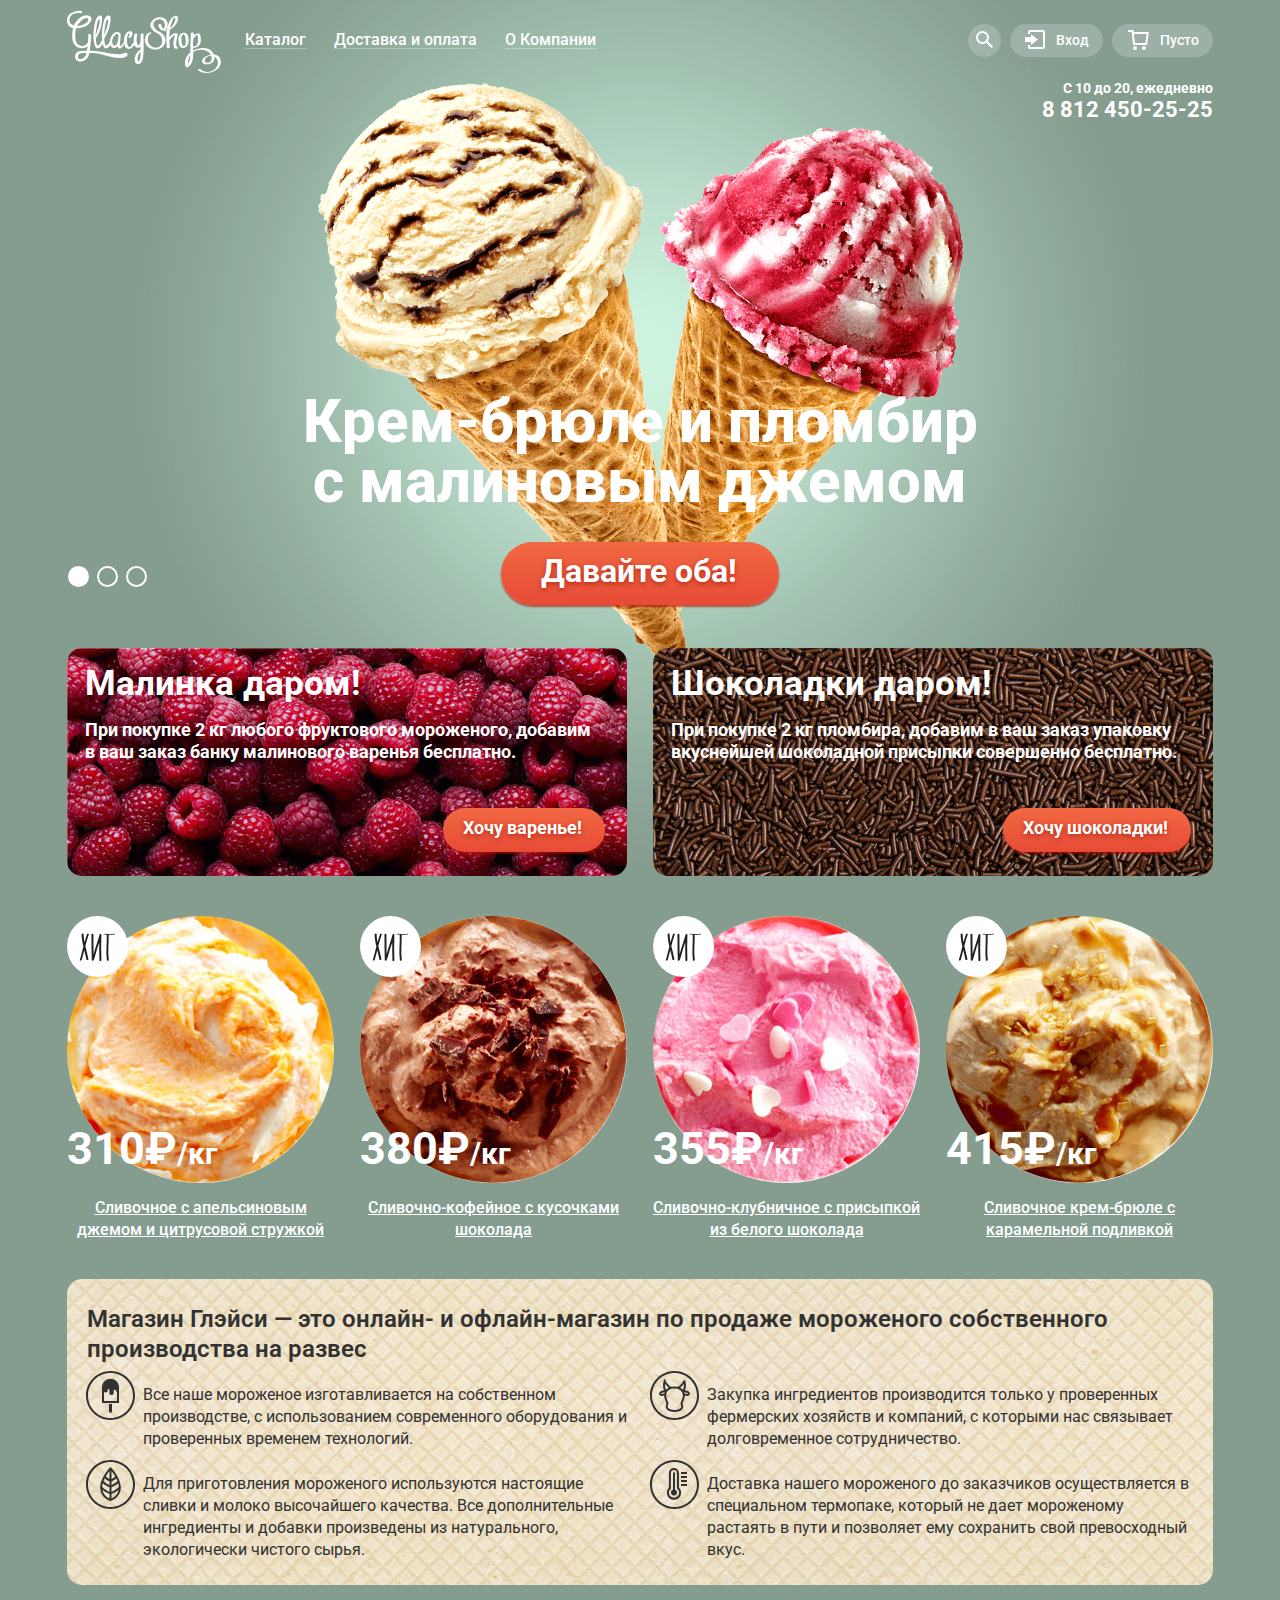
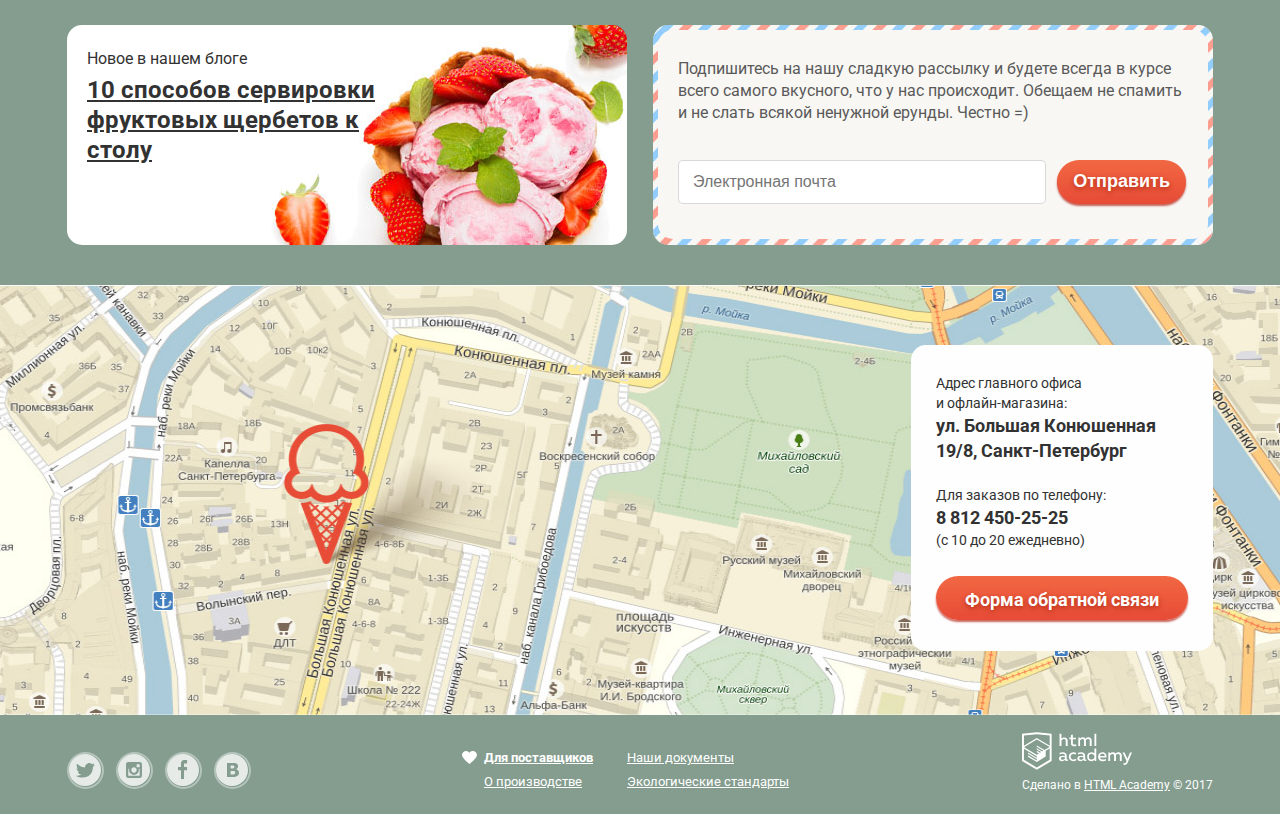
==== commit f98d1057: "правки после теста на пререполнение" ====
--- a/index.html
+++ b/index.html
@@ -211,8 +211,8 @@
           </div>
       
         </div>
-        <iframe class="map-pic yandex-map" src="https://yandex.ru/map-widget/v1/-/CBRQvWANXA" width="1005" height="430"></iframe>
-          <img class="map-pic " src="img/map.jpg" width="1200" height="430" alt="Карта с указанием адреса">  
+      <iframe class="map-pic yandex-map" src="https://yandex.ru/map-widget/v1/-/CBRQvWANXA" width="1005" height="430"></iframe>
+      <img class="map-pic " src="img/map.jpg" width="1146" height="430" alt="Карта с указанием адреса"> 
       </div>
       
       
--- a/css/style.css
+++ b/css/style.css
@@ -1,7 +1,7 @@
 body {
   margin: 0;
   padding: 0;
-  min-width: 1200px;
+  min-width: 1146px;
   font-family: "Roboto", Tahoma, sans-serif;
   font-size: 16px;
   line-height: 22px;
@@ -70,8 +70,8 @@
 .container {
   margin: 0 auto;
   width: 1146px;
-  padding-left: 15px;
-  padding-right: 15px;
+  padding-left: 17px;
+  padding-right: 17px;
   padding-top: 10px;
 }
 
@@ -580,6 +580,7 @@
   display: -webkit-box;
   display: -ms-flexbox;
   display: flex;
+  align-items: flex-start;
   -webkit-box-pack: justify;
       -ms-flex-pack: justify;
           justify-content: space-between;
@@ -620,6 +621,7 @@
 
 .promo-item p {
   margin: 0;
+  max-width: 517px;
   padding: 15px 25px 0 18px;
 }
 
@@ -658,7 +660,7 @@
       flex-wrap: wrap;
   -webkit-box-pack: justify;
       -ms-flex-pack: justify;
-          justify-content: space-between;
+          justify-content: flex-start;
 }
 
 .catalog-item,
@@ -670,8 +672,18 @@
   text-align: center; 
 }
 
+.catalog-item {
+  margin-right: 26px;
+}
+
 .product {
   margin-bottom: 36px;
+  margin-right: 26px;
+}
+
+.product:nth-child(4n),
+.catalog-item:nth-child(4n){
+  margin-right: 0;
 }
 
 .catalog-item img,
@@ -699,7 +711,7 @@
   margin: 0;
   padding: 0;
   position: absolute;
-  bottom: 66px;
+  top: 210px;
   left: 0;
 }
 
@@ -819,9 +831,7 @@
   min-height: 220px;
   background-color: #ffffff;
   background-image: url(../img/blog-background.jpg);
-  background-repeat: no-repeat;
-  background-position: 0 0;
-  background-size: 100%;
+  background-position: -52px -224px;
 }
 
 .blog p {
@@ -939,8 +949,13 @@
 }
 
 .address-contacts p {
-  display: flex;
-  flex-direction: column;
+  display: -webkit-box;
+  display: -ms-flexbox;
+  display: flex;
+  -webkit-box-orient: vertical;
+  -webkit-box-direction: normal;
+      -ms-flex-direction: column;
+          flex-direction: column;
   margin: 0;
   padding: 0;
   padding-bottom: 22px;
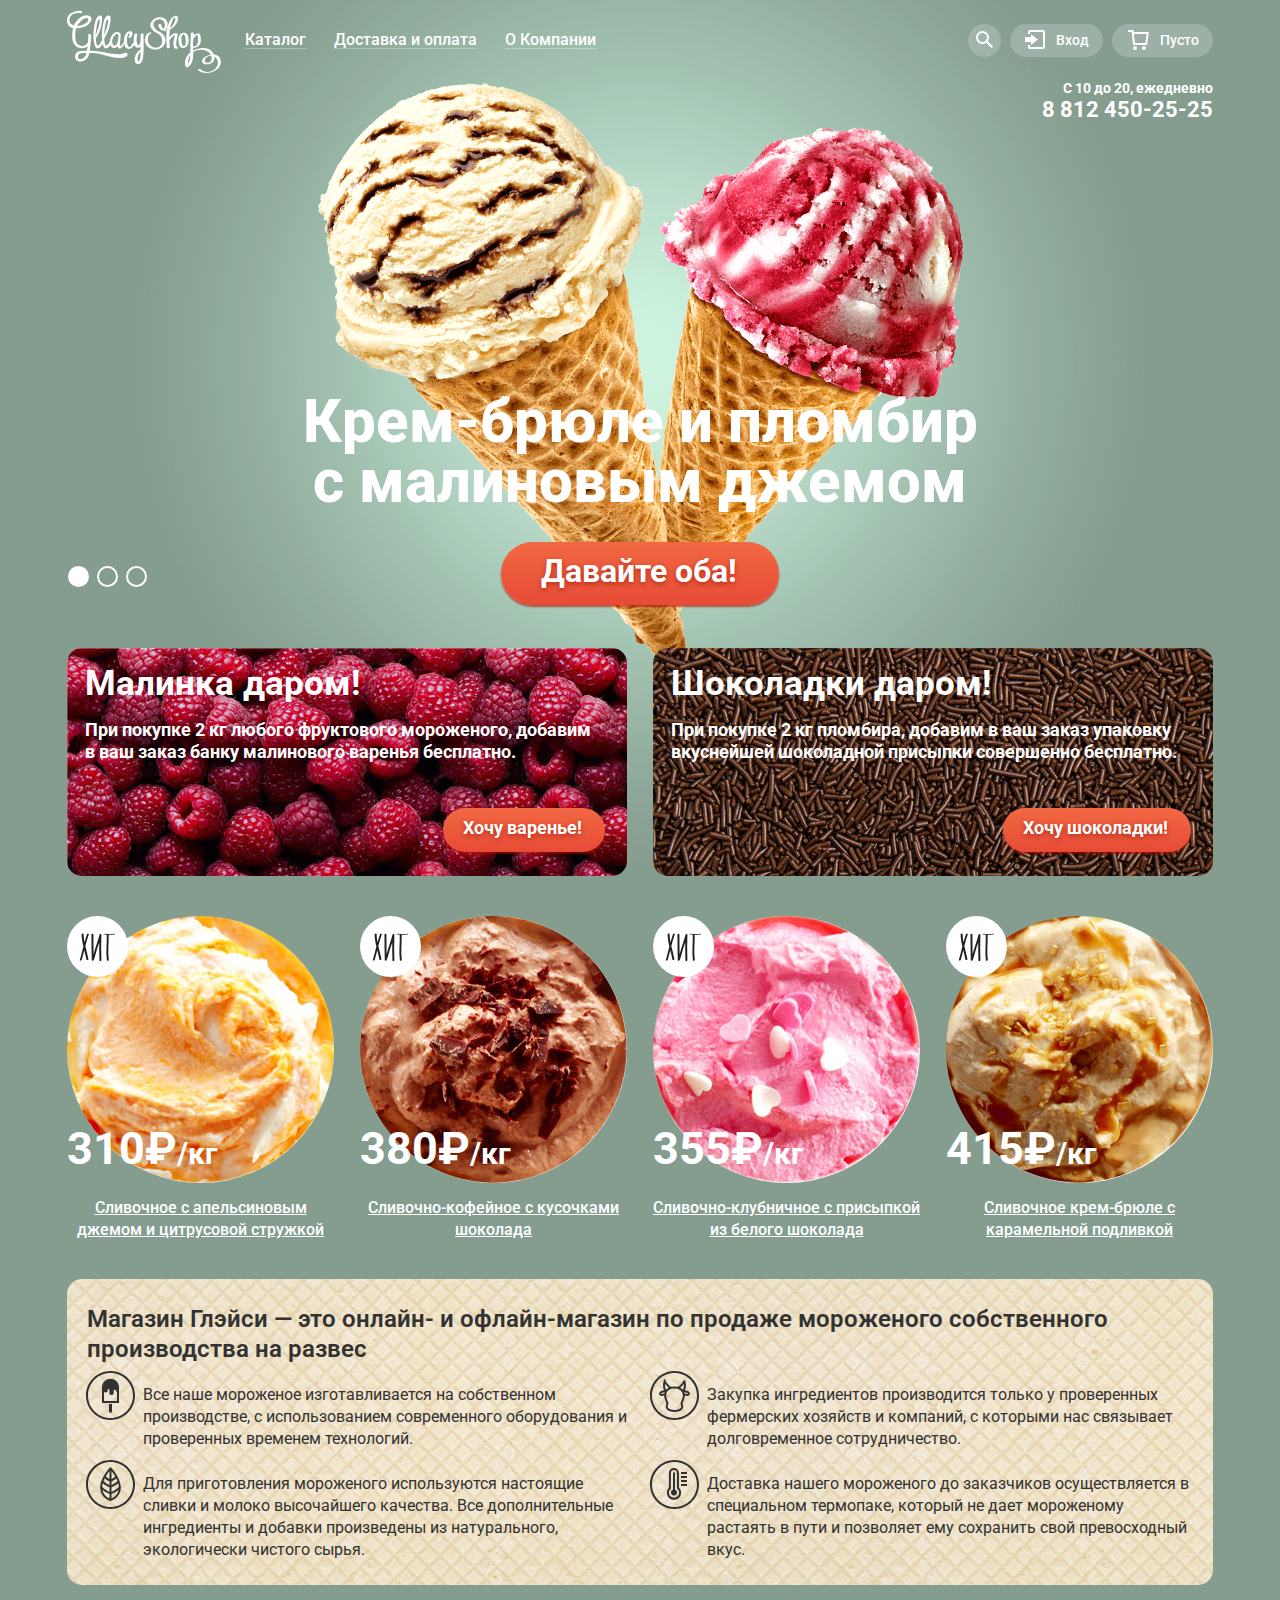
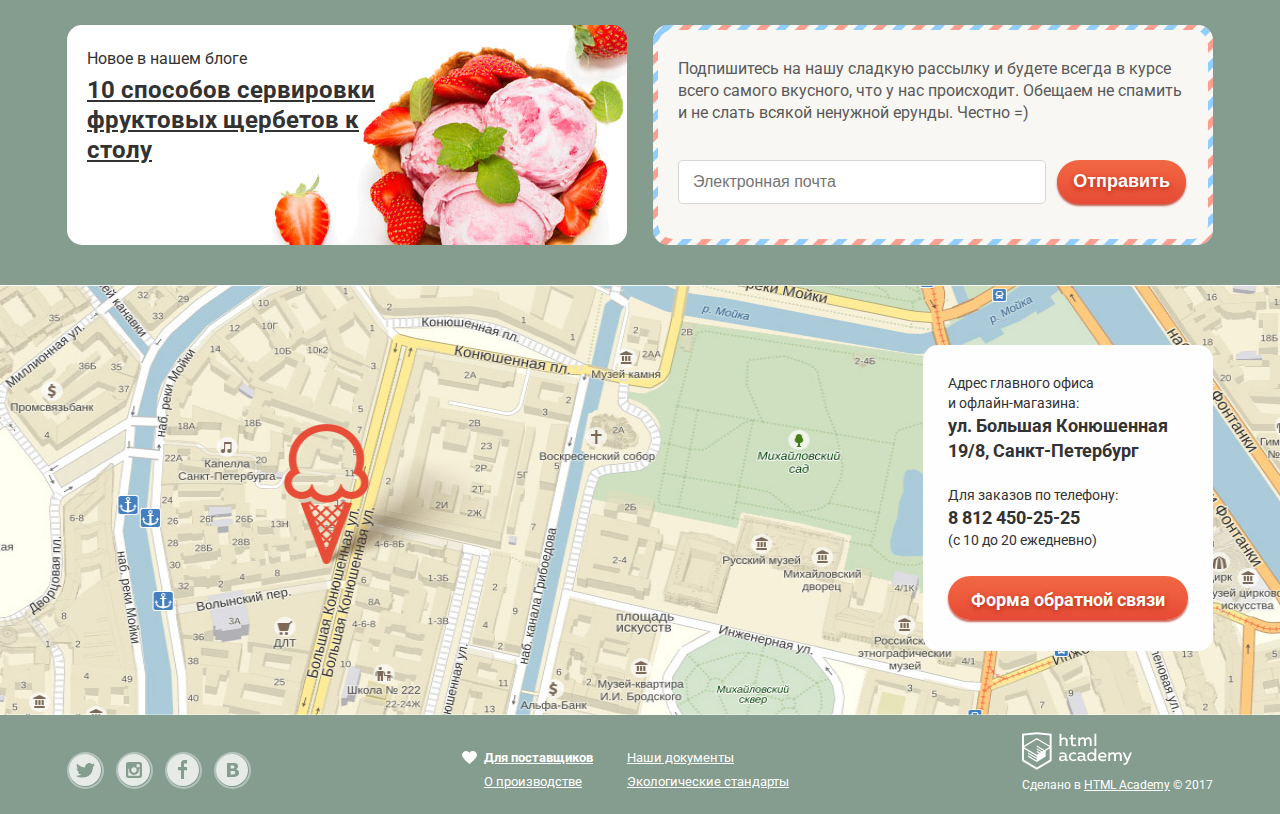
==== commit e5351b8f: "Правки для ie11" ====
--- a/index.html
+++ b/index.html
@@ -199,7 +199,8 @@
           <div class="address-contacts">
             <p>Адрес главного офиса
                 <span>и офлайн-магазина:</span>
-                <span class="big-address">ул. Большая Конюшенная 19/8, Санкт-Петербург</span>
+                <span class="big-address">ул. Большая Конюшенная</span> 
+                <span class="big-address">19/8, Санкт-Петербург</span>
             </p>
             <p>Для заказов по телефону:
               <span class="big-address">8 812 450-25-25</span>
--- a/css/style.css
+++ b/css/style.css
@@ -220,8 +220,13 @@
   -webkit-box-shadow: 0 20px 20px 0 rgba(0, 0, 0, 0.4);
           box-shadow: 0 20px 20px 0 rgba(0, 0, 0, 0.4);
 }
-.site-navigation-item:hover .sub-menu,
+
 .site-navigation-item:focus-within .sub-menu {
+  display: block;
+  z-index: 10;
+}
+
+.site-navigation-item:hover .sub-menu {
   display: block;
   z-index: 10;
 }
@@ -278,12 +283,15 @@
   position: relative; 
 }
 
-.login-link:hover .login-form,
-.login-link:hover .search-form,
-.login-link:hover .cart,
 .login-link:focus-within .login-form,
 .login-link:focus-within .search-form,
 .login-link:focus-within .cart {
+  display: block;
+}
+
+.login-link:hover .login-form,
+.login-link:hover .search-form,
+.login-link:hover .cart {
   display: block;
 }
 
@@ -395,6 +403,7 @@
 
 .login-links {
   margin-left: 20px;
+  max-width: 140px;
 }
 
 .login-links a {
@@ -580,7 +589,9 @@
   display: -webkit-box;
   display: -ms-flexbox;
   display: flex;
-  align-items: flex-start;
+  -webkit-box-align: start;
+      -ms-flex-align: start;
+          align-items: flex-start;
   -webkit-box-pack: justify;
       -ms-flex-pack: justify;
           justify-content: space-between;
@@ -715,10 +726,15 @@
   left: 0;
 }
 
+.catalog-item:focus-within > .catalog-btn-wrapper,
+.product:focus-within > .catalog-btn-wrapper {
+  display: -webkit-box;
+  display: -ms-flexbox;
+  display: flex;
+}
+
 .catalog-item:hover > .catalog-btn-wrapper,
-.catalog-item:focus-within > .catalog-btn-wrapper,
-.product:hover > .catalog-btn-wrapper,
-.product:focus-within > .catalog-btn-wrapper {
+.product:hover > .catalog-btn-wrapper {
   display: -webkit-box;
   display: -ms-flexbox;
   display: flex;
@@ -746,6 +762,7 @@
 
 .catalog-btn {
   margin-bottom: 20px;
+  margin-top: 345px;
 }
 
 .catalog-btn:focus {
@@ -829,6 +846,7 @@
   padding-right: 250px;
   padding-left: 20px;
   min-height: 220px;
+  max-width: 560px;
   background-color: #ffffff;
   background-image: url(../img/blog-background.jpg);
   background-position: -52px -224px;
@@ -861,7 +879,6 @@
   color: #5a5a5a;  
   background-color: #f8f7f4;
   background-image: url(../img/border-post.jpg);
-  background-repeat: no-repeat;
  }
 
 .bg-wrapper {
